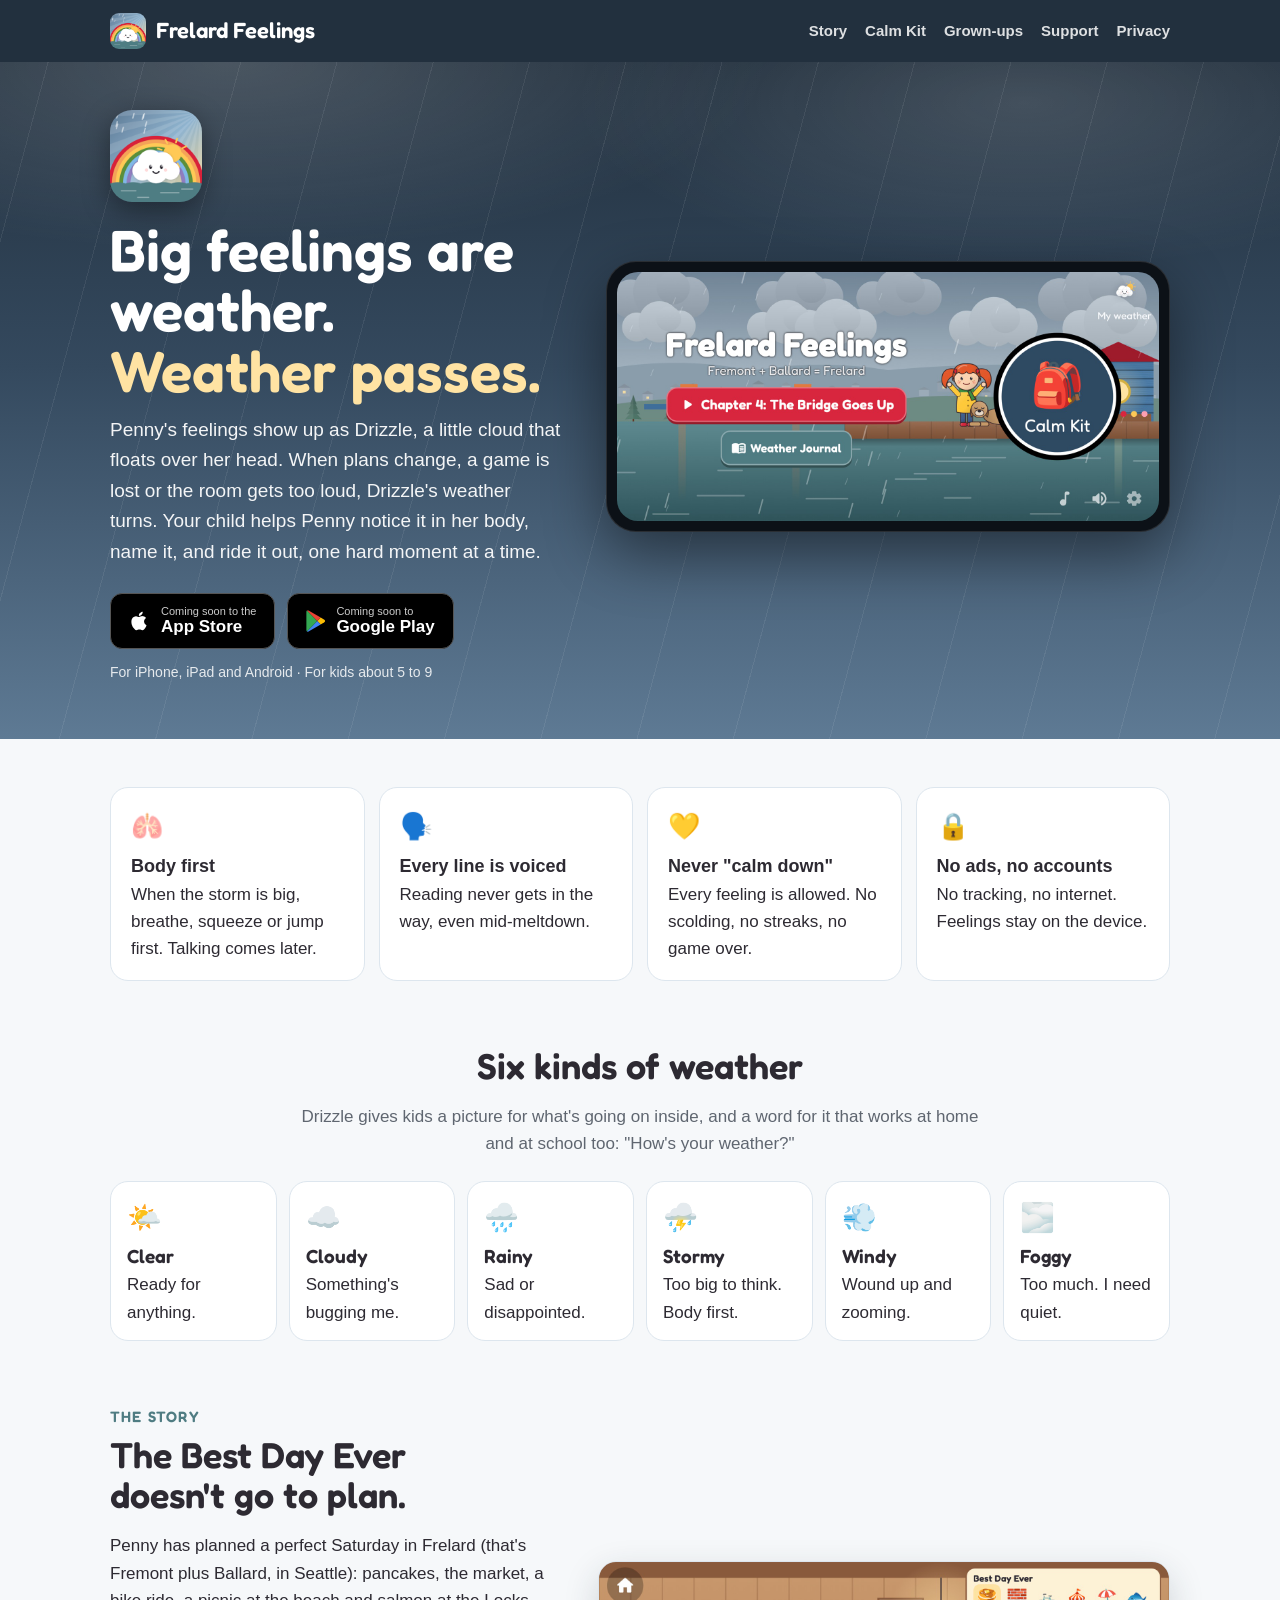
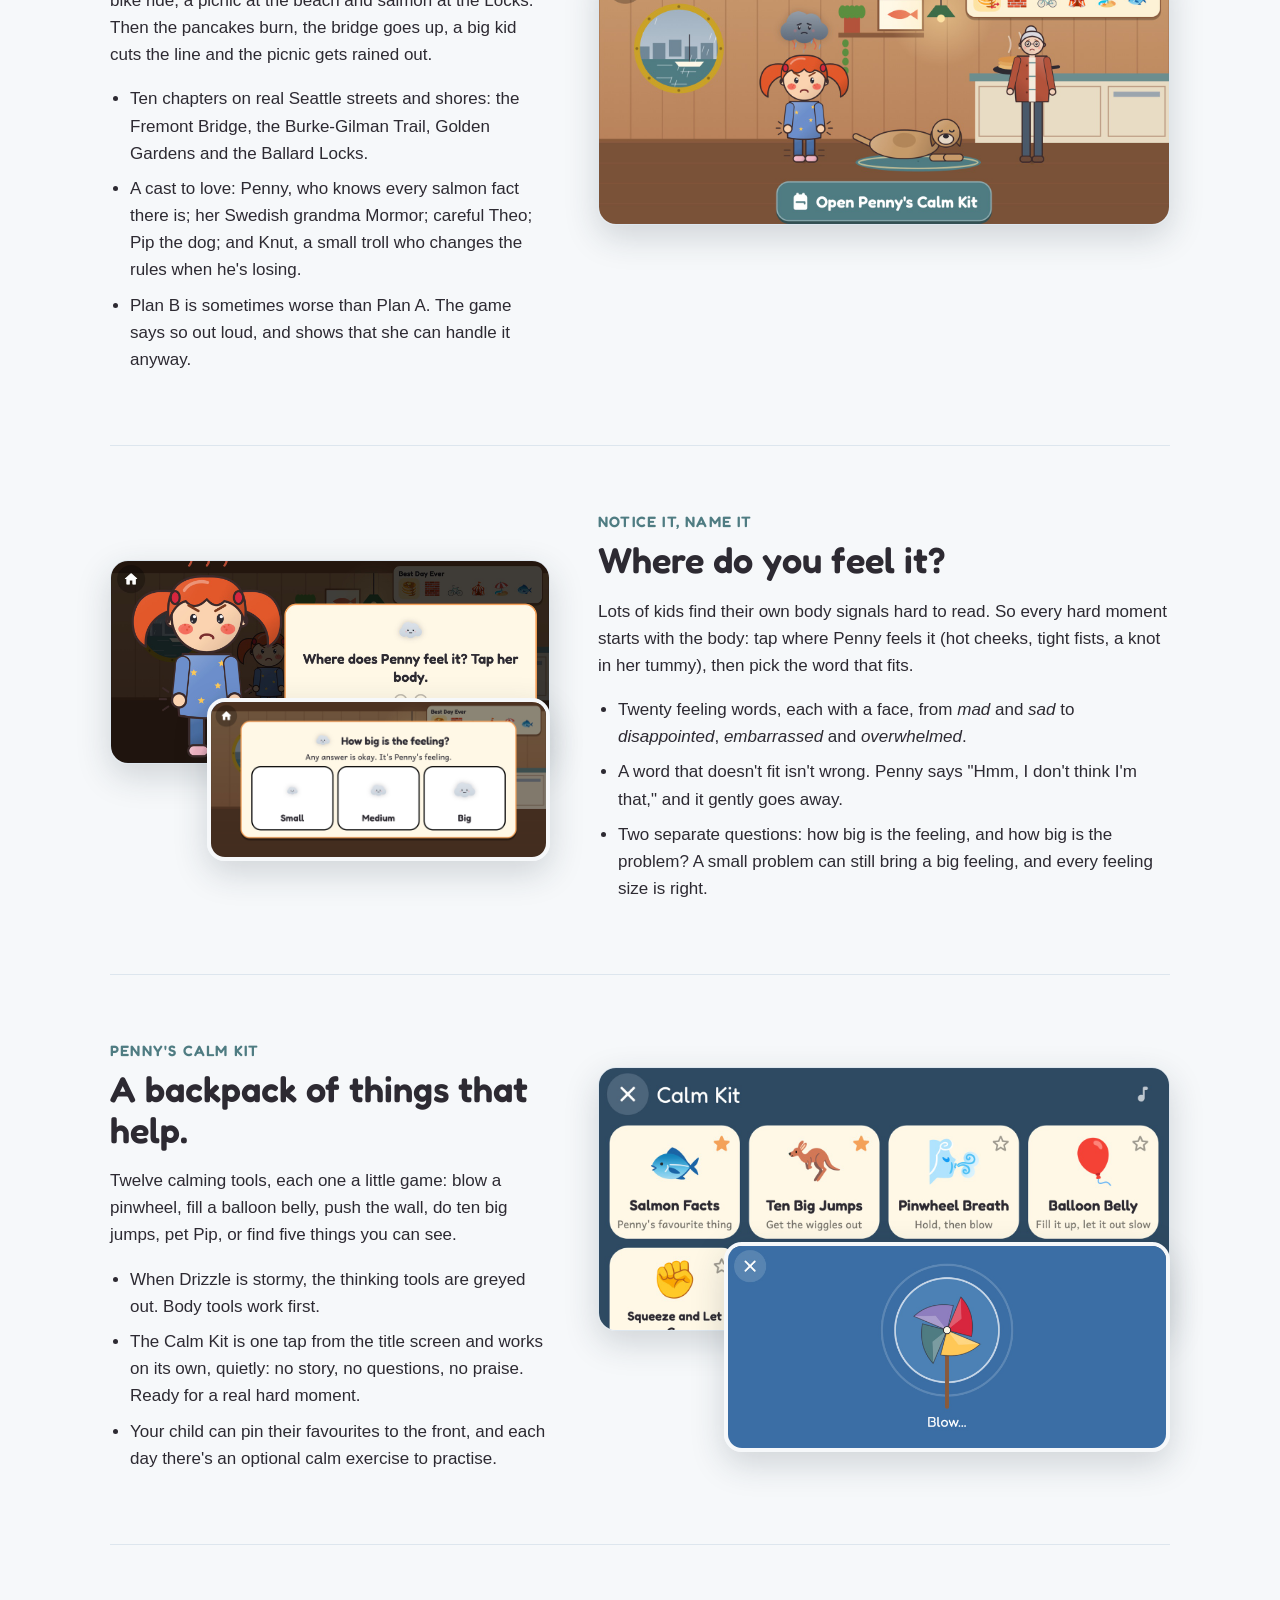
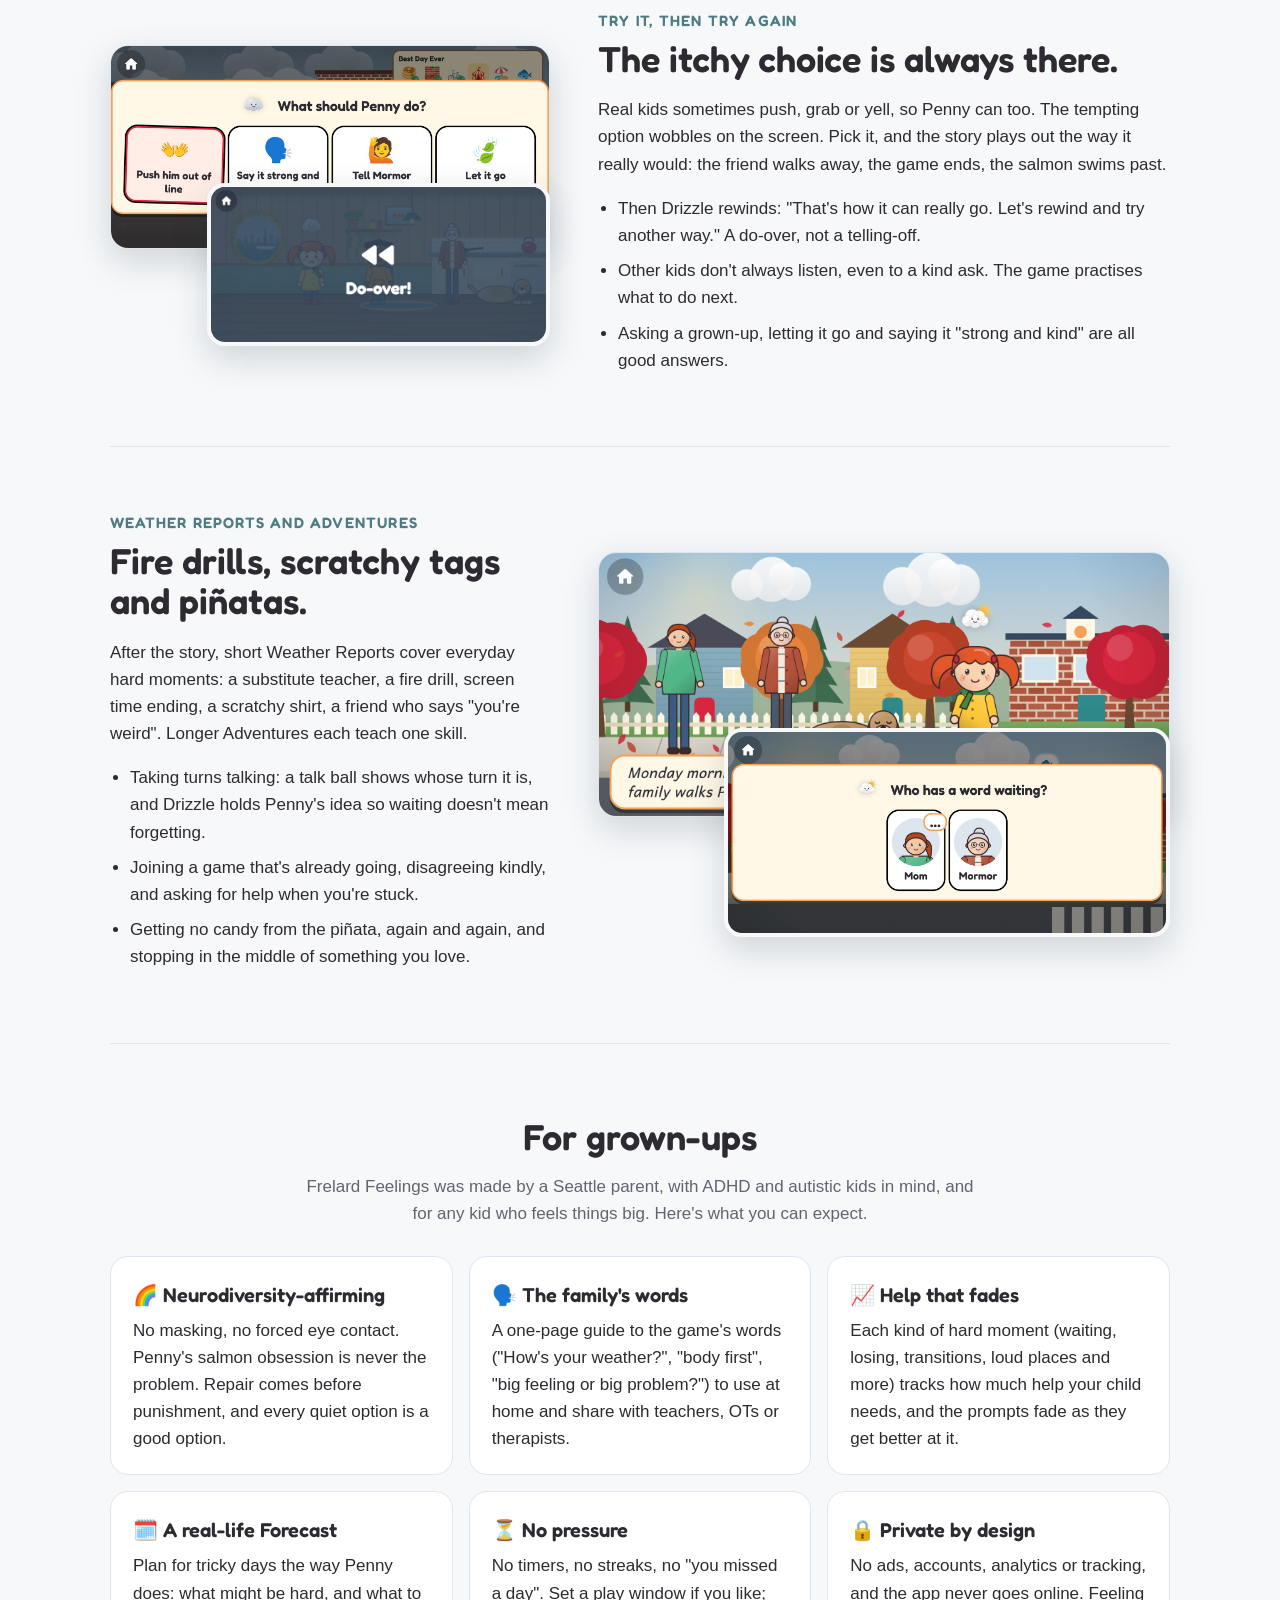
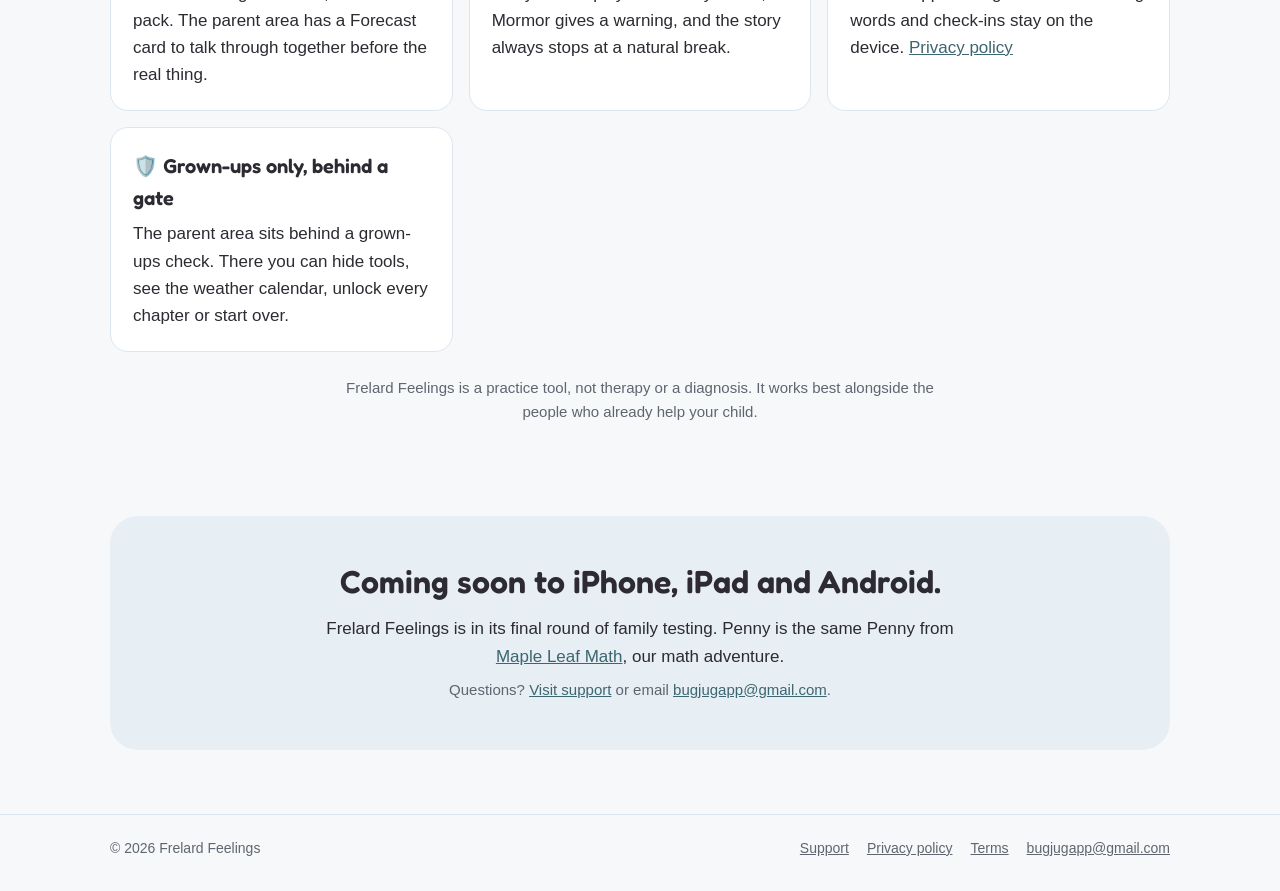
==== index.html @ e85bdfd3 "Frelard Feelings website: home, privacy and support pages Co-Authored-By: Claude Opus 5.5 <noreply@a" ====
<!DOCTYPE html>
<html lang="en">
<head>
  <meta charset="utf-8">
  <meta name="viewport" content="width=device-width, initial-scale=1">
  <title>Frelard Feelings: A Story About Big Feelings</title>
  <meta name="description" content="A story game for kids about big feelings. Help Penny through plan changes, losing, waiting, loud places and friend trouble, with Drizzle, the little weather cloud that shows how she feels. Body first, then words. Fully voiced, no ads, no accounts, no tracking. For iPhone, iPad and Android.">
  <meta property="og:title" content="Frelard Feelings: A Story About Big Feelings">
  <meta property="og:description" content="Penny's feelings show up as Drizzle, a little weather cloud. Help her notice, name and ride out big feelings, one hard moment at a time. Fully voiced, no ads, no tracking.">
  <meta property="og:image" content="https://frelardfeelings.github.io/img/og.jpg">
  <meta property="og:url" content="https://frelardfeelings.github.io/">
  <meta name="twitter:card" content="summary_large_image">
  <meta name="theme-color" content="#22303e">
  <link rel="icon" href="favicon.png">
  <link rel="apple-touch-icon" href="apple-touch-icon.png">
  <link rel="stylesheet" href="style.css">
</head>
<body>
<header class="bar">
  <div class="wrap">
    <a class="brand" href="./"><img src="img/icon.png" alt="">Frelard Feelings</a>
    <nav>
      <a class="wide" href="#story">Story</a>
      <a class="wide" href="#calm">Calm Kit</a>
      <a class="wide" href="#grownups">Grown-ups</a>
      <a href="support.html">Support</a>
      <a href="privacy.html">Privacy</a>
    </nav>
  </div>
</header>

<section class="hero">
  <div class="wrap">
    <div>
      <img class="hero-icon" src="img/icon.png" alt="Frelard Feelings app icon">
      <h1>Big feelings are weather.<br><em>Weather passes.</em></h1>
      <p>Penny's feelings show up as Drizzle, a little cloud that floats over her head. When plans
        change, a game is lost or the room gets too loud, Drizzle's weather turns. Your child helps
        Penny notice it in her body, name it, and ride it out, one hard moment at a time.</p>
      <div class="cta">
        <span class="badge" aria-label="Coming soon to the App Store">
          <svg width="22" height="22" viewBox="0 0 24 24" aria-hidden="true"><path fill="currentColor" d="M16.4 12.6c0-2.6 2.1-3.8 2.2-3.9-1.2-1.8-3.1-2-3.7-2-1.6-.2-3.1.9-3.9.9-.8 0-2-.9-3.3-.9-1.7 0-3.3 1-4.2 2.5-1.8 3.1-.5 7.7 1.3 10.2.9 1.2 1.9 2.6 3.2 2.6 1.3-.1 1.8-.8 3.3-.8 1.6 0 2 .8 3.3.8 1.4 0 2.3-1.3 3.1-2.5 1-1.4 1.4-2.8 1.4-2.9 0 0-2.7-1-2.7-4zM13.9 5c.7-.9 1.2-2 1-3.2-1 0-2.3.7-3 1.6-.7.8-1.2 2-1.1 3.1 1.2.1 2.3-.6 3.1-1.5z"/></svg>
          <span><small>Coming soon to the</small>App Store</span>
        </span>
        <span class="badge" aria-label="Coming soon to Google Play">
          <svg width="20" height="22" viewBox="0 0 20 22" aria-hidden="true"><path fill="#34a853" d="M1 .6 11.3 11 1 21.4c-.4-.2-.6-.6-.6-1.1V1.7C.4 1.2.6.8 1 .6z"/><path fill="#fbbc04" d="m14.7 7.6 3.6 2.1c1 .6 1 2 0 2.6l-3.6 2.1-3.4-3.4z"/><path fill="#4285f4" d="M11.3 11 14.7 14.4 2.5 21.4c-.5.3-1 .3-1.5 0z"/><path fill="#ea4335" d="M1 .6c.5-.3 1-.3 1.5 0l12.2 7-3.4 3.4z"/></svg>
          <span><small>Coming soon to</small>Google Play</span>
        </span>
        <span class="note">For iPhone, iPad and Android · For kids about 5 to 9</span>
      </div>
    </div>
    <div class="device"><img src="img/title.jpg" alt="The title screen: Penny and Pip on the houseboat dock in the rain, with a big Calm Kit button"></div>
  </div>
</section>

<main class="wrap">
  <ul class="pills">
    <li><span class="e">🫁</span><strong>Body first</strong>When the storm is big, breathe, squeeze or jump first. Talking comes later.</li>
    <li><span class="e">🗣️</span><strong>Every line is voiced</strong>Reading never gets in the way, even mid-meltdown.</li>
    <li><span class="e">💛</span><strong>Never "calm down"</strong>Every feeling is allowed. No scolding, no streaks, no game over.</li>
    <li><span class="e">🔒</span><strong>No ads, no accounts</strong>No tracking, no internet. Feelings stay on the device.</li>
  </ul>

  <section class="weathers" aria-labelledby="weathers-h">
    <h2 id="weathers-h">Six kinds of weather</h2>
    <p>Drizzle gives kids a picture for what's going on inside, and a word for it that works at
      home and at school too: "How's your weather?"</p>
    <ul>
      <li><span class="e">🌤️</span><strong>Clear</strong>Ready for anything.</li>
      <li><span class="e">☁️</span><strong>Cloudy</strong>Something's bugging me.</li>
      <li><span class="e">🌧️</span><strong>Rainy</strong>Sad or disappointed.</li>
      <li><span class="e">⛈️</span><strong>Stormy</strong>Too big to think. Body first.</li>
      <li><span class="e">💨</span><strong>Windy</strong>Wound up and zooming.</li>
      <li><span class="e">🌫️</span><strong>Foggy</strong>Too much. I need quiet.</li>
    </ul>
  </section>

  <div class="feature" id="story">
    <div>
      <p class="kicker">The story</p>
      <h2>The Best Day Ever<br>doesn't go to plan.</h2>
      <p>Penny has planned a perfect Saturday in Frelard (that's Fremont plus Ballard, in Seattle):
        pancakes, the market, a bike ride, a picnic at the beach and salmon at the Locks. Then the
        pancakes burn, the bridge goes up, a big kid cuts the line and the picnic gets rained out.</p>
      <ul>
        <li>Ten chapters on real Seattle streets and shores: the Fremont Bridge, the Burke-Gilman
          Trail, Golden Gardens and the Ballard Locks.</li>
        <li>A cast to love: Penny, who knows every salmon fact there is; her Swedish grandma Mormor;
          careful Theo; Pip the dog; and Knut, a small troll who changes the rules when he's losing.</li>
        <li>Plan B is sometimes worse than Plan A. The game says so out loud, and shows that she can
          handle it anyway.</li>
      </ul>
    </div>
    <figure>
      <img class="shot" src="img/drizzle.jpg" alt="Penny in the houseboat kitchen with tight fists, and Drizzle stormy over her head" loading="lazy">
    </figure>
  </div>

  <div class="feature flip">
    <div>
      <p class="kicker">Notice it, name it</p>
      <h2>Where do you feel it?</h2>
      <p>Lots of kids find their own body signals hard to read. So every hard moment starts with the
        body: tap where Penny feels it (hot cheeks, tight fists, a knot in her tummy), then pick the
        word that fits.</p>
      <ul>
        <li>Twenty feeling words, each with a face, from <em>mad</em> and <em>sad</em> to
          <em>disappointed</em>, <em>embarrassed</em> and <em>overwhelmed</em>.</li>
        <li>A word that doesn't fit isn't wrong. Penny says "Hmm, I don't think I'm that," and it
          gently goes away.</li>
        <li>Two separate questions: how big is the feeling, and how big is the problem? A small
          problem can still bring a big feeling, and every feeling size is right.</li>
      </ul>
    </div>
    <figure>
      <img class="shot" src="img/notice.jpg" alt="The body map: where does Penny feel it? Tap her body" loading="lazy">
      <img class="shot small" src="img/size.jpg" alt="How big is the feeling? Small, medium or big" loading="lazy">
    </figure>
  </div>

  <div class="feature" id="calm">
    <div>
      <p class="kicker">Penny's Calm Kit</p>
      <h2>A backpack of things that help.</h2>
      <p>Twelve calming tools, each one a little game: blow a pinwheel, fill a balloon belly, push
        the wall, do ten big jumps, pet Pip, or find five things you can see.</p>
      <ul>
        <li>When Drizzle is stormy, the thinking tools are greyed out. Body tools work first.</li>
        <li>The Calm Kit is one tap from the title screen and works on its own, quietly: no story,
          no questions, no praise. Ready for a real hard moment.</li>
        <li>Your child can pin their favourites to the front, and each day there's an optional calm
          exercise to practise.</li>
      </ul>
    </div>
    <figure>
      <img class="shot" src="img/kit.jpg" alt="The Calm Kit: Salmon Facts, Ten Big Jumps, Pinwheel Breath, Balloon Belly and more" loading="lazy">
      <img class="shot small" src="img/pinwheel.jpg" alt="Pinwheel Breath: hold to breathe in, let go to blow" loading="lazy">
    </figure>
  </div>

  <div class="feature flip">
    <div>
      <p class="kicker">Try it, then try again</p>
      <h2>The itchy choice is always there.</h2>
      <p>Real kids sometimes push, grab or yell, so Penny can too. The tempting option wobbles on the
        screen. Pick it, and the story plays out the way it really would: the friend walks away, the
        game ends, the salmon swims past.</p>
      <ul>
        <li>Then Drizzle rewinds: "That's how it can really go. Let's rewind and try another way."
          A do-over, not a telling-off.</li>
        <li>Other kids don't always listen, even to a kind ask. The game practises what to do next.</li>
        <li>Asking a grown-up, letting it go and saying it "strong and kind" are all good answers.</li>
      </ul>
    </div>
    <figure>
      <img class="shot" src="img/itchy.jpg" alt="What should Penny do? Push him out of line, which wobbles, say it strong and kind, tell Mormor, or let it go" loading="lazy">
      <img class="shot small" src="img/rewind.jpg" alt="The Do-over card rewinding the scene" loading="lazy">
    </figure>
  </div>

  <div class="feature">
    <div>
      <p class="kicker">Weather Reports and Adventures</p>
      <h2>Fire drills, scratchy tags and piñatas.</h2>
      <p>After the story, short Weather Reports cover everyday hard moments: a substitute teacher, a
        fire drill, screen time ending, a scratchy shirt, a friend who says "you're weird". Longer
        Adventures each teach one skill.</p>
      <ul>
        <li>Taking turns talking: a talk ball shows whose turn it is, and Drizzle holds Penny's idea
          so waiting doesn't mean forgetting.</li>
        <li>Joining a game that's already going, disagreeing kindly, and asking for help when you're stuck.</li>
        <li>Getting no candy from the piñata, again and again, and stopping in the middle of
          something you love.</li>
      </ul>
    </div>
    <figure>
      <img class="shot" src="img/walk.jpg" alt="The Walk to School: Mom, Mormor, Pip and Penny on a leafy autumn street" loading="lazy">
      <img class="shot small" src="img/pass.jpg" alt="Who has a word waiting? Pass the talk ball to Mom or Mormor" loading="lazy">
    </figure>
  </div>

  <section class="grownups" id="grownups">
    <h2>For grown-ups</h2>
    <p>Frelard Feelings was made by a Seattle parent, with ADHD and autistic kids in mind, and for any
      kid who feels things big. Here's what you can expect.</p>
    <div class="cards">
      <div class="card">
        <h3>🌈 Neurodiversity-affirming</h3>
        <p>No masking, no forced eye contact. Penny's salmon obsession is never the problem. Repair
          comes before punishment, and every quiet option is a good option.</p>
      </div>
      <div class="card">
        <h3>🗣️ The family's words</h3>
        <p>A one-page guide to the game's words ("How's your weather?", "body first", "big feeling
          or big problem?") to use at home and share with teachers, OTs or therapists.</p>
      </div>
      <div class="card">
        <h3>📈 Help that fades</h3>
        <p>Each kind of hard moment (waiting, losing, transitions, loud places and more) tracks how
          much help your child needs, and the prompts fade as they get better at it.</p>
      </div>
      <div class="card">
        <h3>🗓️ A real-life Forecast</h3>
        <p>Plan for tricky days the way Penny does: what might be hard, and what to pack. The parent
          area has a Forecast card to talk through together before the real thing.</p>
      </div>
      <div class="card">
        <h3>⏳ No pressure</h3>
        <p>No timers, no streaks, no "you missed a day". Set a play window if you like; Mormor gives a
          warning, and the story always stops at a natural break.</p>
      </div>
      <div class="card">
        <h3>🔒 Private by design</h3>
        <p>No ads, accounts, analytics or tracking, and the app never goes online. Feeling words and
          check-ins stay on the device. <a href="privacy.html">Privacy policy</a></p>
      </div>
      <div class="card">
        <h3>🛡️ Grown-ups only, behind a gate</h3>
        <p>The parent area sits behind a grown-ups check. There you can hide tools, see the weather
          calendar, unlock every chapter or start over.</p>
      </div>
    </div>
    <p class="meta" style="text-align:center;margin-top:24px">Frelard Feelings is a practice tool,
      not therapy or a diagnosis. It works best alongside the people who already help your child.</p>
  </section>

  <div class="closing">
    <h2>Coming soon to iPhone, iPad and Android.</h2>
    <p>Frelard Feelings is in its final round of family testing. Penny is the same Penny from
      <a href="https://mapleleafmath.github.io/">Maple Leaf Math</a>, our math adventure.</p>
    <p class="meta">Questions? <a href="support.html">Visit support</a> or email
      <a href="mailto:bugjugapp@gmail.com">bugjugapp@gmail.com</a>.</p>
  </div>
</main>

<footer>
  <div class="wrap">
    <span>© 2026 Frelard Feelings</span>
    <nav>
      <a href="support.html">Support</a>
      <a href="privacy.html">Privacy policy</a>
      <a href="support.html#terms">Terms</a>
      <a href="mailto:bugjugapp@gmail.com">bugjugapp@gmail.com</a>
    </nav>
  </div>
</footer>
</body>
</html>
---- style.css ----
/* Frelard Feelings: Seattle rain-grey sky, lamp yellow, canal teal and maple red (the app's own palette). */
@font-face {
  font-family: "Fredoka";
  src: url(fonts/Fredoka-Variable.ttf) format("truetype");
  font-weight: 300 700;
  font-display: swap;
}
:root {
  --slate: #34495e;
  --slate-deep: #22303e;
  --rainy: #5e7a94;
  --sky: #7fb7e6;
  --lamp: #ffe3a3;
  --porch: #ffc857;
  --maple: #d7263d;
  --maple-dark: #9e1b2c;
  --canal: #4f7c82;
  --violet: #8e7dbe;
  --bg: #f6f8fa;
  --card: #ffffff;
  --ink: #2d2a32;
  --muted: #5f6670;
  --soft: #e7eef4;
  --line: #dde6ee;
  --link: #3c6670;
}
@media (prefers-color-scheme: dark) {
  :root {
    --bg: #141c25;
    --card: #1c2733;
    --ink: #eef2f5;
    --muted: #a9b4c0;
    --soft: #1f2d3b;
    --line: #2b3a4a;
    --link: #ffc857;
  }
}
* { box-sizing: border-box; }
html { -webkit-text-size-adjust: 100%; scroll-behavior: smooth; }
@media (prefers-reduced-motion: reduce) { html { scroll-behavior: auto; } }
body {
  margin: 0;
  background: var(--bg);
  color: var(--ink);
  font: 17px/1.6 ui-rounded, "SF Pro Rounded", -apple-system, BlinkMacSystemFont, "Segoe UI", Roboto, Helvetica, Arial, sans-serif;
}
h1, h2, h3, .brand, .kicker { font-family: "Fredoka", ui-rounded, sans-serif; }
img { max-width: 100%; display: block; }
a { color: var(--link); }
.wrap { max-width: 1100px; margin: 0 auto; padding: 0 20px; }

/* Top bar */
.bar { background: var(--slate-deep); color: #fff; }
.bar .wrap { display: flex; align-items: center; justify-content: space-between; gap: 12px; height: 62px; }
.brand { display: flex; align-items: center; gap: 10px; color: #fff; text-decoration: none; font-weight: 600; font-size: 22px; }
.brand img { width: 36px; height: 36px; border-radius: 9px; }
.bar nav { display: flex; gap: 18px; font-size: 15px; }
.bar nav a { color: #fff; opacity: .85; text-decoration: none; font-weight: 600; }
.bar nav a:hover { opacity: 1; text-decoration: underline; }

/* Hero: a soft rainy Seattle sky, with a little rain */
.hero {
  color: #fff; padding: 48px 0 56px; overflow: hidden; position: relative;
  background:
    repeating-linear-gradient(105deg, transparent 0 46px, rgba(255,255,255,.07) 46px 47px, transparent 47px 93px),
    radial-gradient(60% 40% at 18% 0%, rgba(255,255,255,.18), transparent 70%),
    radial-gradient(50% 35% at 80% 6%, rgba(255,255,255,.14), transparent 70%),
    linear-gradient(180deg, var(--slate-deep) 0%, var(--slate) 45%, var(--rainy) 100%);
}
.hero .wrap { display: grid; grid-template-columns: 1fr 1.25fr; gap: 44px; align-items: center; }
.hero-icon { width: 92px; height: 92px; border-radius: 22px; box-shadow: 0 8px 28px rgba(0,0,0,.4); margin-bottom: 18px; }
.hero h1 { font-size: clamp(38px, 5.6vw, 58px); line-height: 1.04; margin: 0 0 14px; font-weight: 600; }
.hero h1 em { font-style: normal; color: var(--lamp); }
.hero p { font-size: 19px; opacity: .94; margin: 0 0 26px; max-width: 32em; }
.cta { display: flex; flex-wrap: wrap; gap: 12px; align-items: center; }
.badge {
  display: inline-flex; align-items: center; gap: 10px; background: #000; color: #fff; min-height: 56px;
  border: 1px solid #555; border-radius: 12px; padding: 9px 18px; text-decoration: none; font-weight: 700;
}
.badge small { display: block; font-size: 11px; font-weight: 500; opacity: .8; line-height: 1.1; }
.badge span { line-height: 1.15; }
.note { font-size: 14px; opacity: .85; flex-basis: 100%; }
.device {
  background: #0c1117; border-radius: 30px; padding: 10px; box-shadow: 0 22px 60px rgba(0,0,0,.45);
  border: 1px solid rgba(255,255,255,.12);
}
.device img { border-radius: 21px; width: 100%; }

/* Pills */
.pills { list-style: none; padding: 0; margin: 48px 0 0; display: grid; grid-template-columns: repeat(auto-fit, minmax(220px, 1fr)); gap: 14px; }
.pills li { background: var(--card); border: 1px solid var(--line); border-radius: 18px; padding: 18px 20px; }
.pills strong { display: block; font-size: 18px; }
.pills .e { font-size: 26px; display: block; margin-bottom: 4px; }

/* The six weathers */
.weathers { margin: 56px 0 0; text-align: center; }
.weathers h2 { font-size: 36px; margin: 0 0 8px; font-weight: 600; }
.weathers > p { color: var(--muted); max-width: 40em; margin: 0 auto 24px; }
.weathers ul { list-style: none; padding: 0; margin: 0; display: grid; grid-template-columns: repeat(auto-fit, minmax(160px, 1fr)); gap: 12px; text-align: left; }
.weathers li { background: var(--card); border: 1px solid var(--line); border-radius: 18px; padding: 14px 16px; }
.weathers li strong { display: block; font-family: "Fredoka", ui-rounded, sans-serif; font-size: 19px; font-weight: 600; }
.weathers li .e { font-size: 28px; }

/* Feature rows: copy beside one landscape screenshot */
.feature { display: grid; grid-template-columns: 1fr 1.3fr; gap: 48px; align-items: center; padding: 64px 0; border-bottom: 1px solid var(--line); }
.feature.flip > figure { order: -1; }
.feature h2 { font-size: 36px; line-height: 1.12; margin: 0 0 12px; font-weight: 600; }
.kicker { color: var(--canal); font-weight: 600; letter-spacing: .08em; text-transform: uppercase; font-size: 15px; margin: 0 0 6px; }
@media (prefers-color-scheme: dark) { .kicker { color: var(--porch); } }
.feature ul { padding-left: 20px; margin: 12px 0 0; }
.feature li { margin-bottom: 8px; }
.feature figure { margin: 0; display: grid; gap: 14px; }
.shot { border-radius: 18px; border: 1px solid var(--line); box-shadow: 0 12px 34px rgba(34,48,62,.18); width: 100%; }
.shot.small { width: 78%; justify-self: end; margin-top: -18%; position: relative; border: 4px solid var(--bg); }

/* Grown-ups */
.grownups { padding: 64px 0 24px; }
.grownups h2 { font-size: 36px; margin: 0 0 8px; font-weight: 600; text-align: center; }
.grownups > p { text-align: center; max-width: 40em; margin: 0 auto 28px; color: var(--muted); }
.cards { display: grid; grid-template-columns: repeat(auto-fit, minmax(280px, 1fr)); gap: 16px; }
.card { background: var(--card); border: 1px solid var(--line); border-radius: 18px; padding: 22px 22px 10px; }
.card h3 { margin: 0 0 6px; font-size: 20px; font-weight: 600; }
.card p { margin: 0 0 12px; }

/* Closing */
.closing { background: var(--soft); border-radius: 28px; padding: 40px 28px; text-align: center; margin: 40px 0 64px; }
.closing h2 { font-size: 32px; margin: 0 0 8px; font-weight: 600; }
.closing p { margin: 0 auto 8px; max-width: 38em; }
.meta { color: var(--muted); font-size: 15px; margin: 0 0 12px; }

/* Document pages */
.doc { max-width: 780px; margin: 0 auto; padding: 40px 20px 64px; }
.doc h1 { font-size: 42px; margin: 0 0 4px; font-weight: 600; }
.doc section { background: var(--card); border: 1px solid var(--line); border-radius: 18px; padding: 26px 26px 14px; margin: 24px 0; }
.doc h2 { font-size: 25px; margin: 0 0 6px; font-weight: 600; }
.doc h3 { font-size: 18px; margin: 20px 0 4px; font-weight: 600; }
.doc p, .doc ul, .doc ol { margin: 0 0 14px; }
.doc ul, .doc ol { padding-left: 22px; }
.doc li { margin-bottom: 4px; }

footer { border-top: 1px solid var(--line); color: var(--muted); font-size: 14px; }
footer .wrap { display: flex; flex-wrap: wrap; gap: 8px 20px; justify-content: space-between; padding-top: 22px; padding-bottom: 32px; }
footer nav { display: flex; flex-wrap: wrap; gap: 6px 18px; }
footer a { color: var(--muted); }
.fine { flex-basis: 100%; font-size: 12.5px; }

@media (max-width: 820px) {
  .bar nav { gap: 12px; font-size: 14px; }
  .bar nav .wide { display: none; }
  .hero { padding: 32px 0 40px; }
  .hero .wrap { grid-template-columns: 1fr; gap: 28px; }
  .device { border-radius: 20px; padding: 6px; }
  .device img { border-radius: 15px; }
  .feature { grid-template-columns: 1fr; gap: 24px; padding: 44px 0; }
  .feature.flip > figure { order: 0; }
  .feature h2, .grownups h2, .weathers h2 { font-size: 29px; }
  .doc section { padding: 20px 18px 8px; }
}

/* Grid children may shrink below their content's width (long words, big images). */
.hero .wrap > *, .feature > *, .cards > *, .pills > *, .weathers li { min-width: 0; }
.hero h1 { overflow-wrap: break-word; }
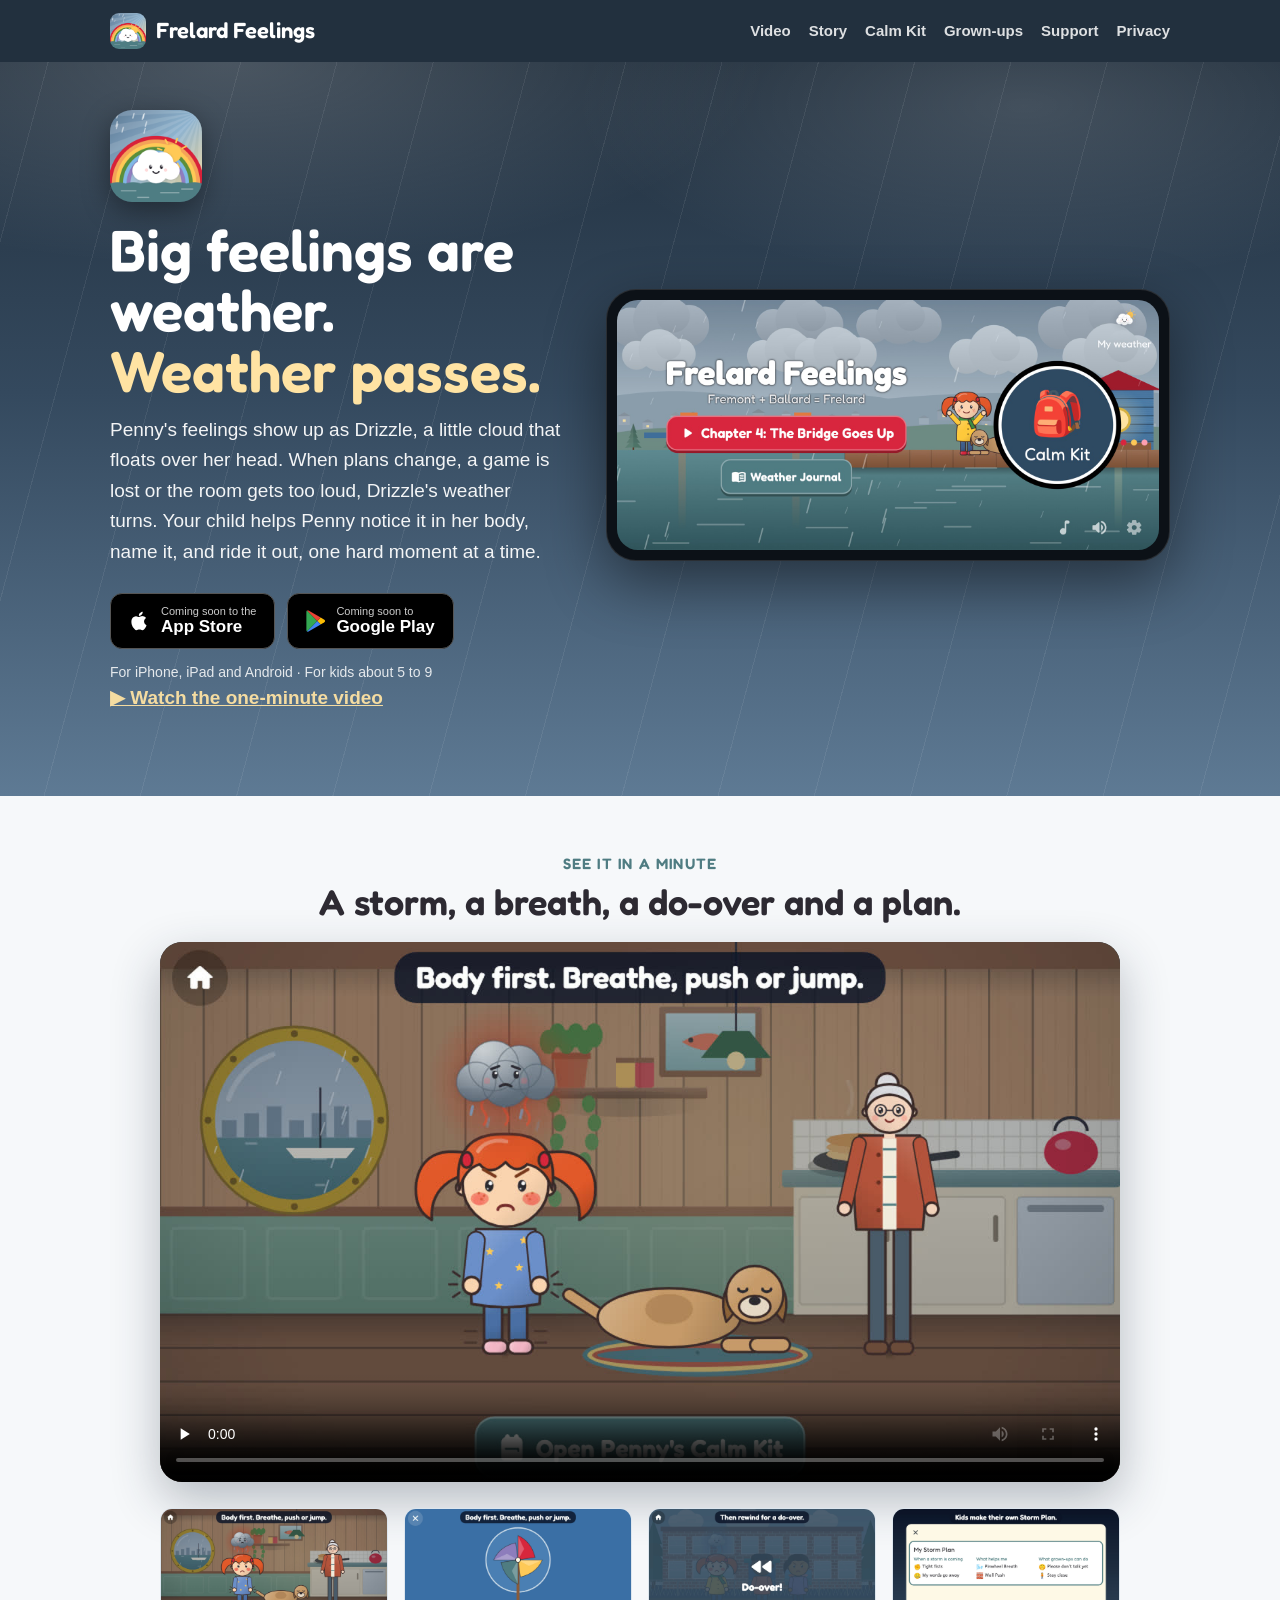
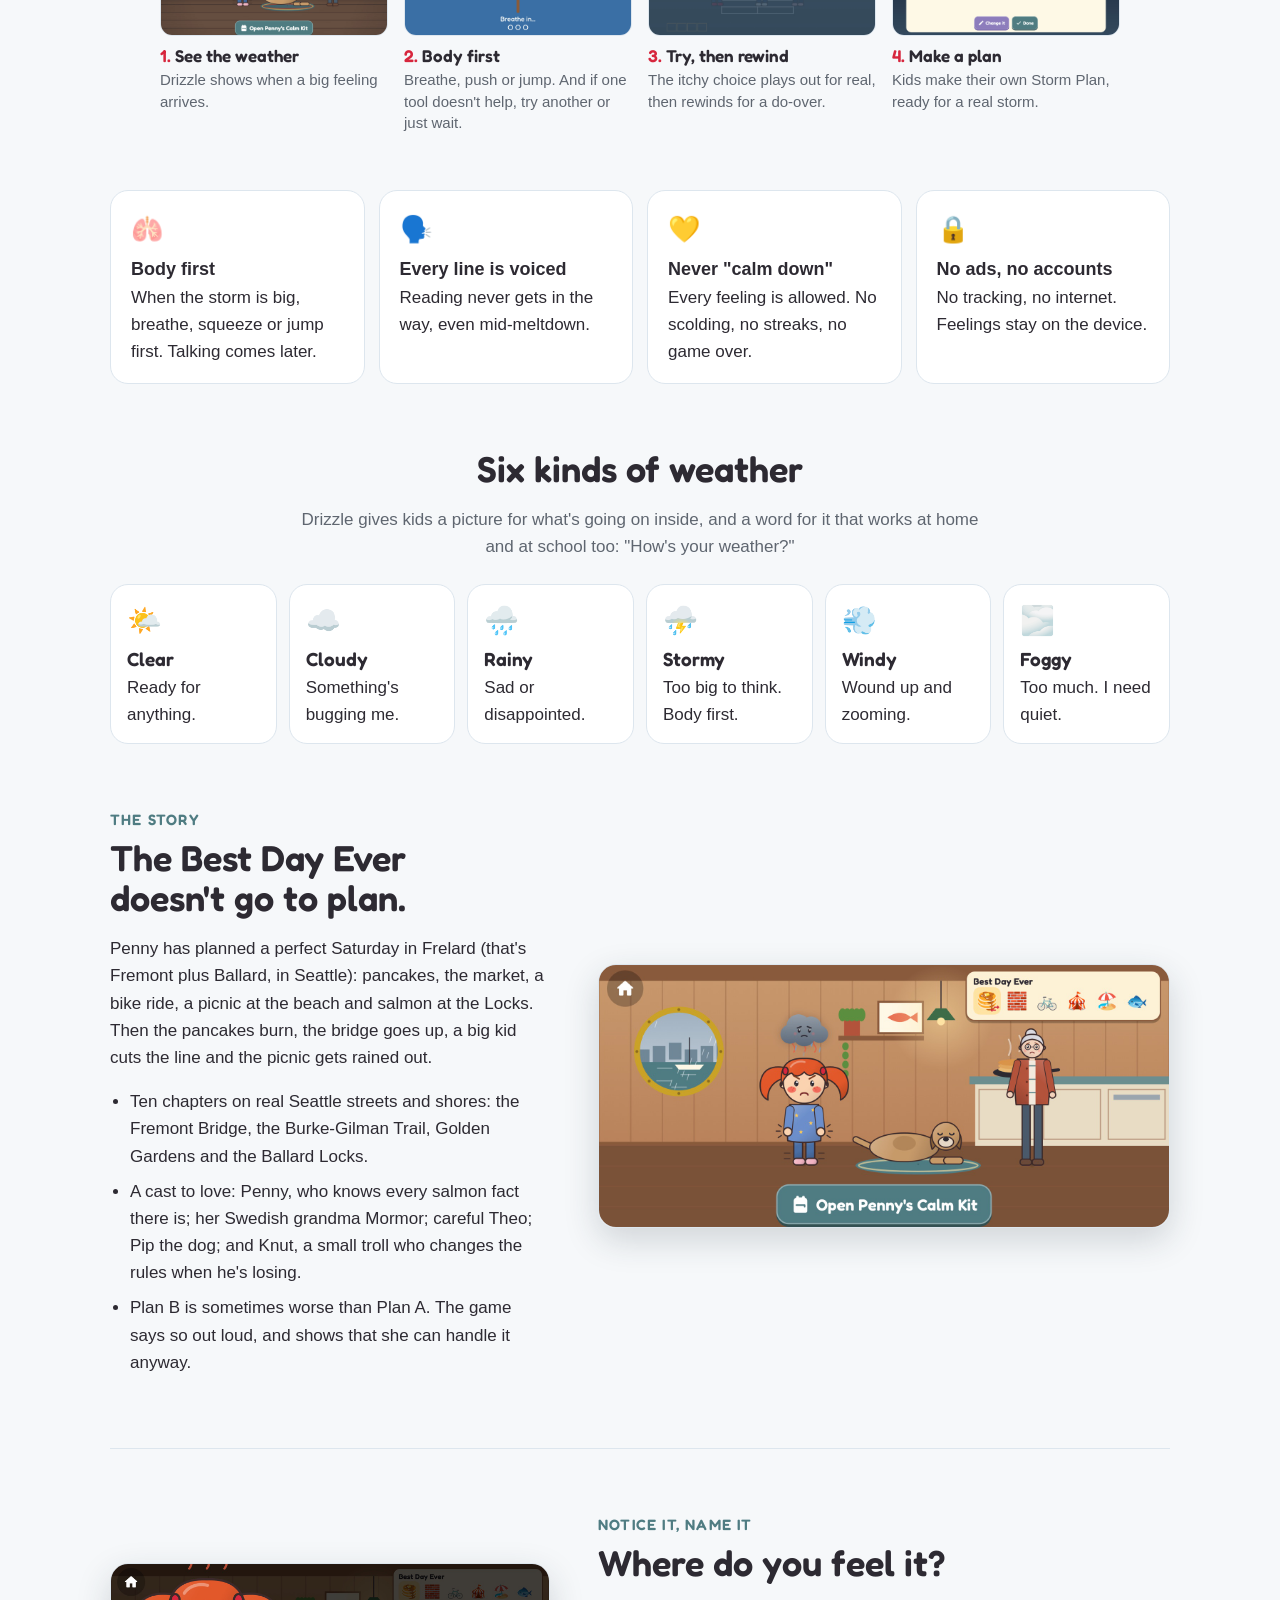
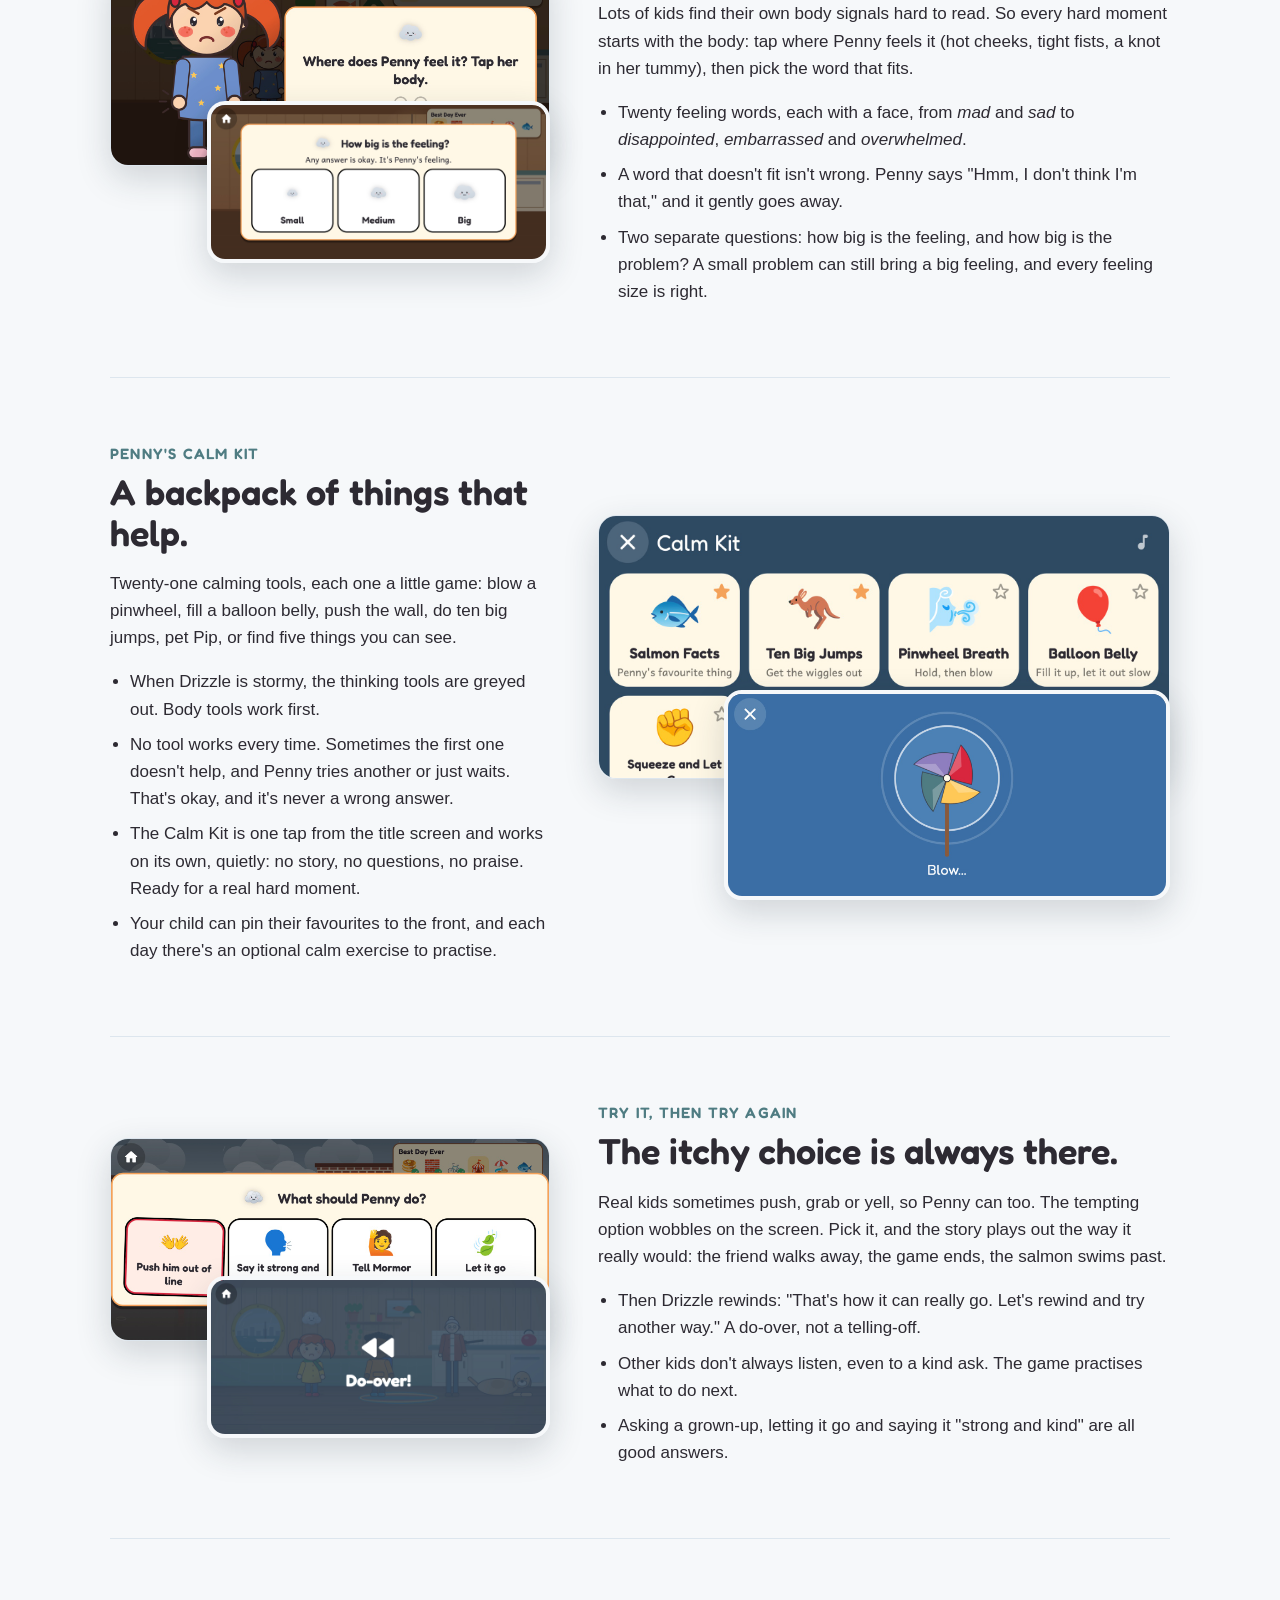
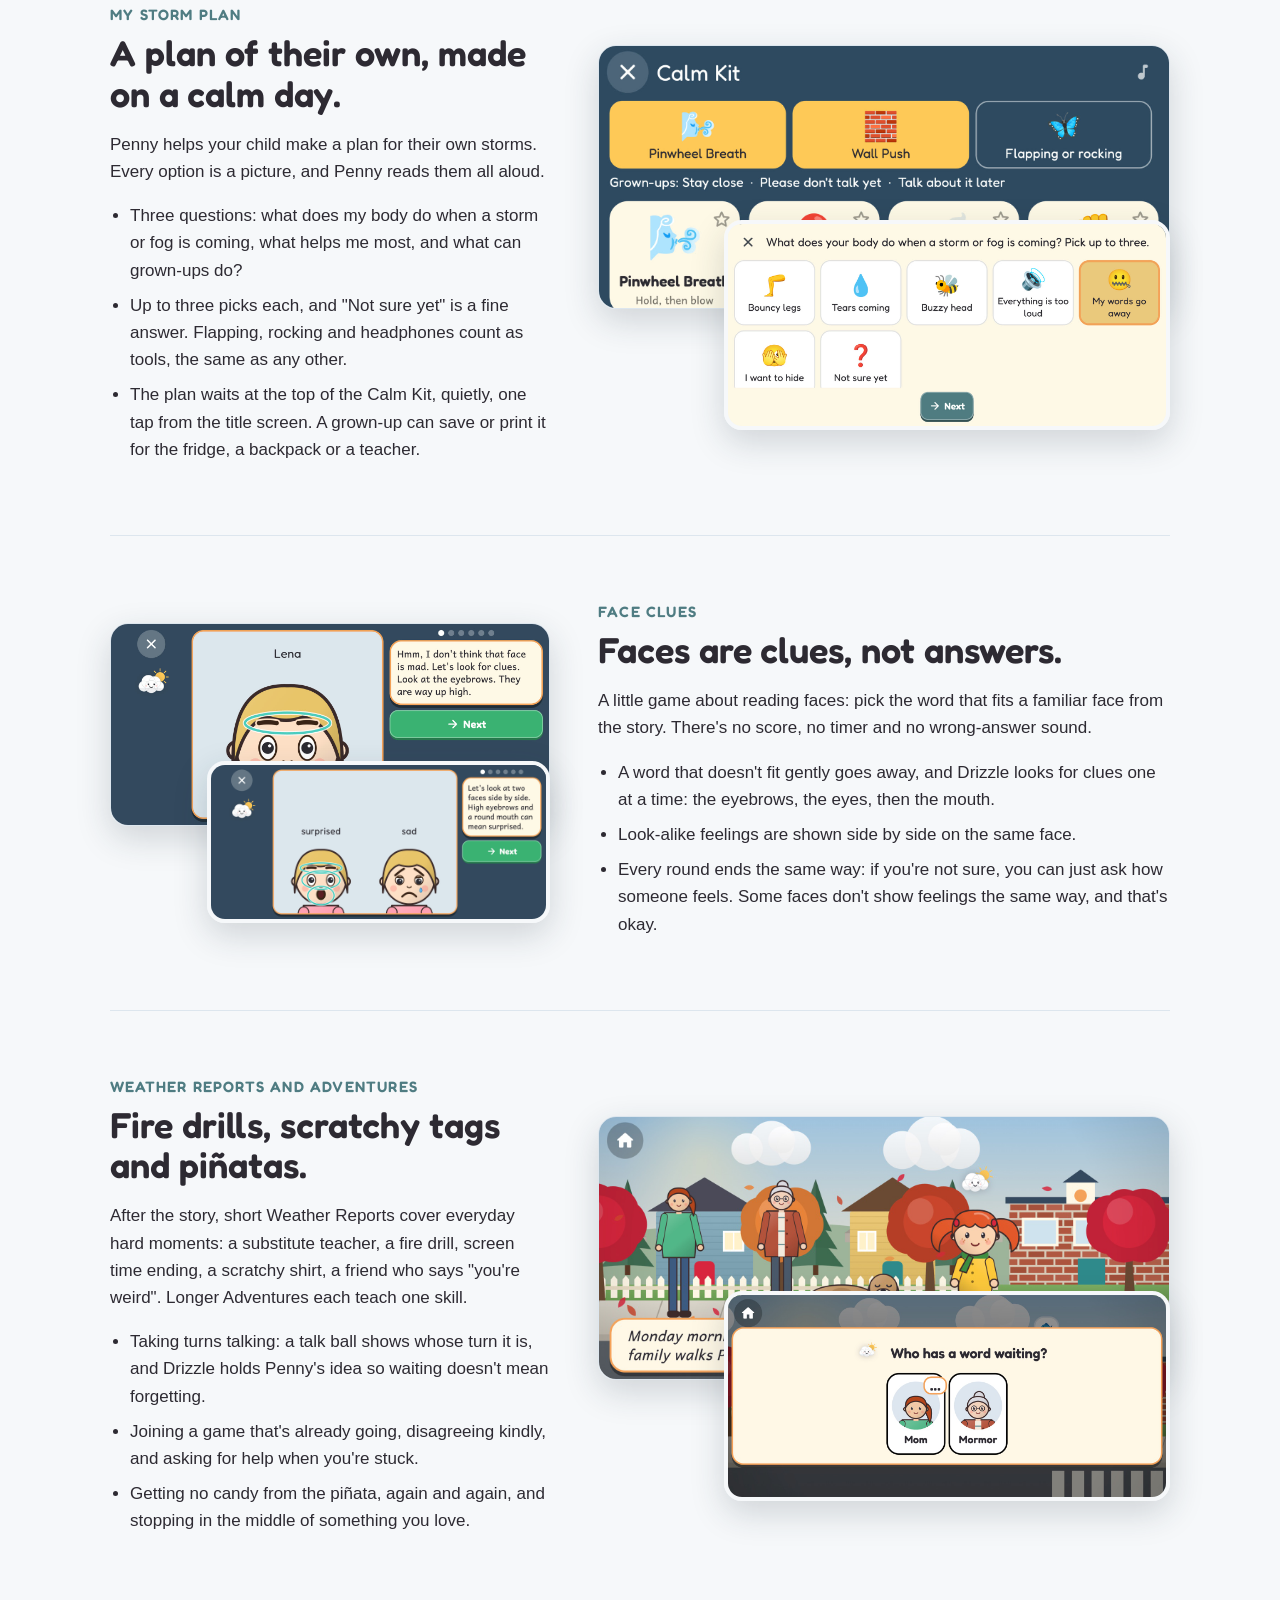
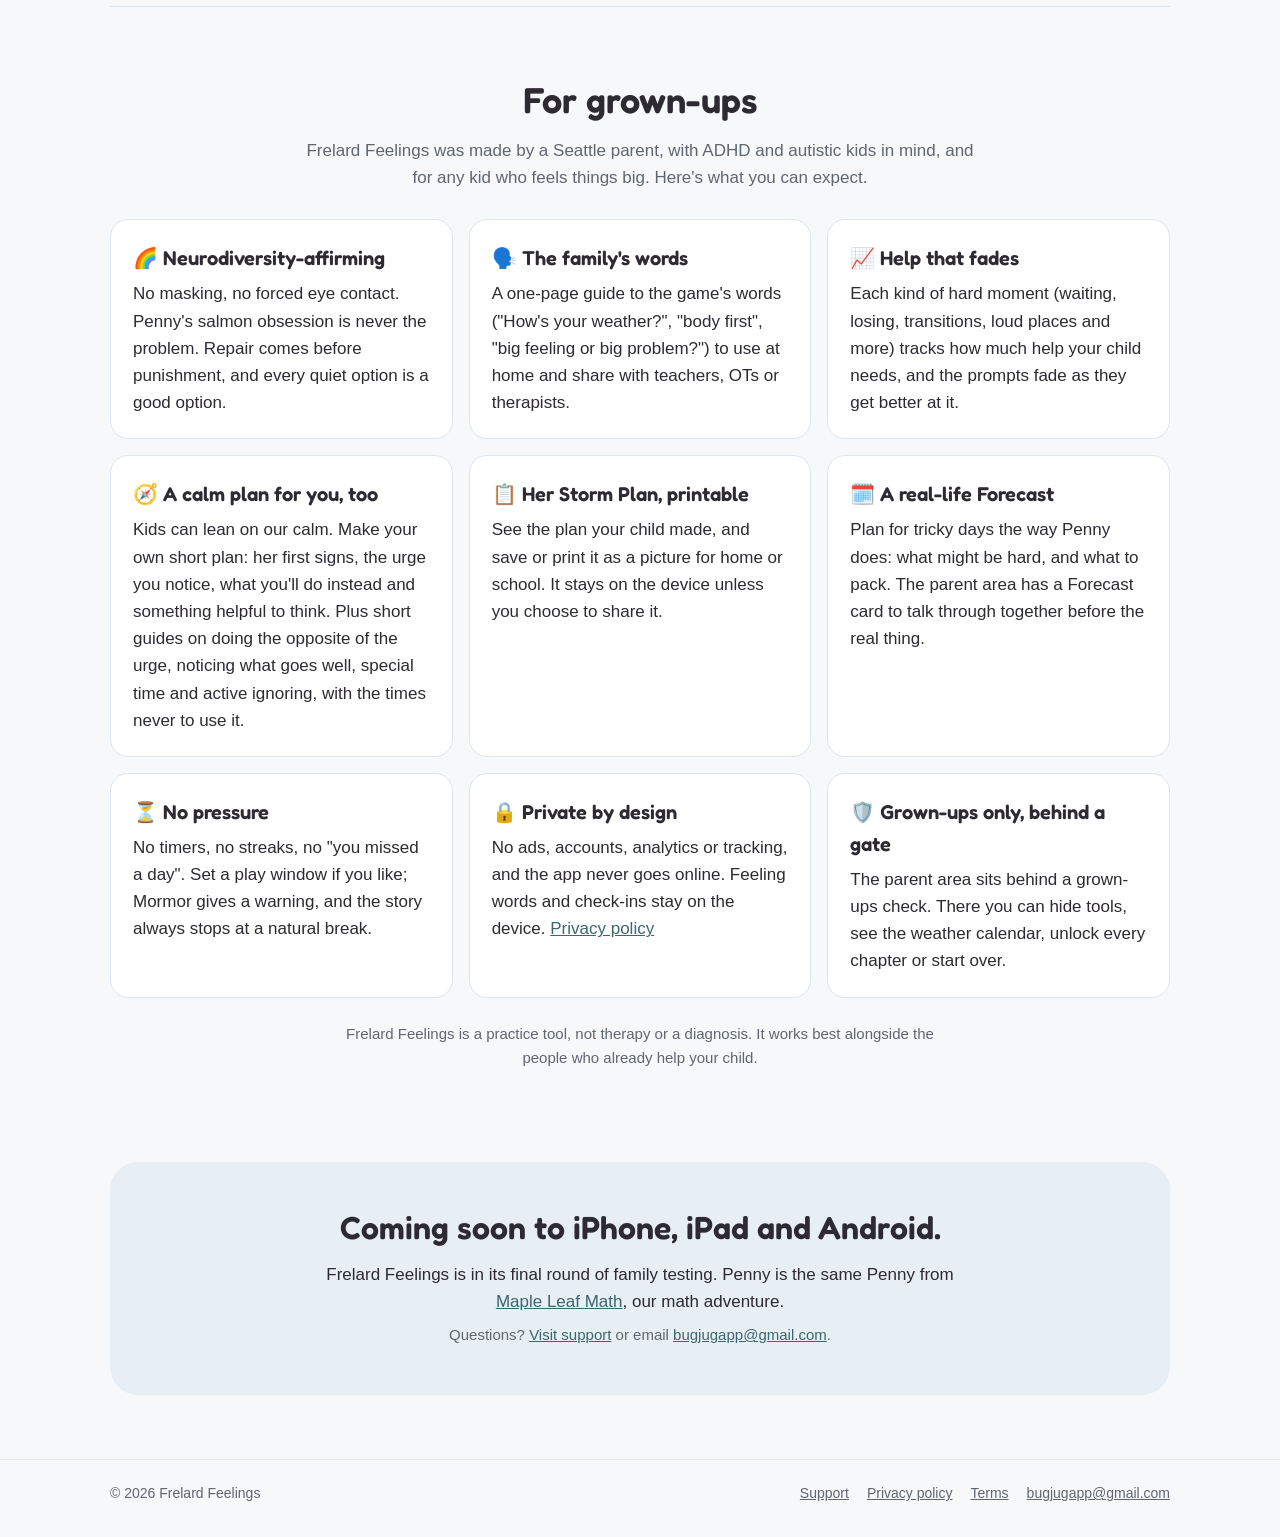
==== commit 006006f9: "Add the one-minute video, My Storm Plan, Face Clues and the grown-up calm plan The video is filmed f" ====
--- a/index.html
+++ b/index.html
@@ -4,7 +4,7 @@
   <meta charset="utf-8">
   <meta name="viewport" content="width=device-width, initial-scale=1">
   <title>Frelard Feelings: A Story About Big Feelings</title>
-  <meta name="description" content="A story game for kids about big feelings. Help Penny through plan changes, losing, waiting, loud places and friend trouble, with Drizzle, the little weather cloud that shows how she feels. Body first, then words. Fully voiced, no ads, no accounts, no tracking. For iPhone, iPad and Android.">
+  <meta name="description" content="A story game for kids about big feelings. Help Penny through plan changes, losing, waiting, loud places and friend trouble, with Drizzle, the little weather cloud that shows how she feels. Body first, then words. Kids make their own Storm Plan, and grown-ups get a calm plan too. Fully voiced, no ads, no accounts, no tracking. For iPhone, iPad and Android.">
   <meta property="og:title" content="Frelard Feelings: A Story About Big Feelings">
   <meta property="og:description" content="Penny's feelings show up as Drizzle, a little weather cloud. Help her notice, name and ride out big feelings, one hard moment at a time. Fully voiced, no ads, no tracking.">
   <meta property="og:image" content="https://frelardfeelings.github.io/img/og.jpg">
@@ -20,6 +20,7 @@
   <div class="wrap">
     <a class="brand" href="./"><img src="img/icon.png" alt="">Frelard Feelings</a>
     <nav>
+      <a class="wide" href="#video">Video</a>
       <a class="wide" href="#story">Story</a>
       <a class="wide" href="#calm">Calm Kit</a>
       <a class="wide" href="#grownups">Grown-ups</a>
@@ -48,12 +49,34 @@
         </span>
         <span class="note">For iPhone, iPad and Android · For kids about 5 to 9</span>
       </div>
+      <p class="watch"><a href="#video">▶ Watch the one-minute video</a></p>
     </div>
     <div class="device"><img src="img/title.jpg" alt="The title screen: Penny and Pip on the houseboat dock in the rain, with a big Calm Kit button"></div>
   </div>
 </section>
 
 <main class="wrap">
+  <section class="ad" id="video" aria-labelledby="ad-title">
+    <div class="ad-head">
+      <p class="kicker">See it in a minute</p>
+      <h2 id="ad-title">A storm, a breath, a do-over and a plan.</h2>
+    </div>
+    <video controls playsinline preload="none" poster="img/ad-poster.jpg" width="1280" height="720"
+      aria-label="A one-minute Frelard Feelings video. Penny's salmon cup is dirty and Drizzle turns stormy. She breathes with the pinwheel, and when one tool doesn't help, she tries another and the storm passes. At four square she tries the itchy choice, kicks the ball away, then rewinds for a do-over. Then a child makes their own Storm Plan, which waits in the Calm Kit, and a grown-up picks their own calm plan.">
+      <source src="video/frelard-feelings.mp4" type="video/mp4">
+    </video>
+    <ol class="steps">
+      <li><img src="img/ad-step1.jpg" alt="Penny with tight fists and Drizzle stormy over her head, with a button to open the Calm Kit" loading="lazy">
+        <strong>See the weather</strong>Drizzle shows when a big feeling arrives.</li>
+      <li><img src="img/ad-step2.jpg" alt="Pinwheel Breath: breathe in, then blow" loading="lazy">
+        <strong>Body first</strong>Breathe, push or jump. And if one tool doesn't help, try another or just wait.</li>
+      <li><img src="img/ad-step3.jpg" alt="The Do-over card rewinding the scene" loading="lazy">
+        <strong>Try, then rewind</strong>The itchy choice plays out for real, then rewinds for a do-over.</li>
+      <li><img src="img/ad-step4.jpg" alt="My Storm Plan: when a storm is coming, what helps me and what grown-ups can do" loading="lazy">
+        <strong>Make a plan</strong>Kids make their own Storm Plan, ready for a real storm.</li>
+    </ol>
+  </section>
+
   <ul class="pills">
     <li><span class="e">🫁</span><strong>Body first</strong>When the storm is big, breathe, squeeze or jump first. Talking comes later.</li>
     <li><span class="e">🗣️</span><strong>Every line is voiced</strong>Reading never gets in the way, even mid-meltdown.</li>
@@ -122,10 +145,12 @@
     <div>
       <p class="kicker">Penny's Calm Kit</p>
       <h2>A backpack of things that help.</h2>
-      <p>Twelve calming tools, each one a little game: blow a pinwheel, fill a balloon belly, push
+      <p>Twenty-one calming tools, each one a little game: blow a pinwheel, fill a balloon belly, push
         the wall, do ten big jumps, pet Pip, or find five things you can see.</p>
       <ul>
         <li>When Drizzle is stormy, the thinking tools are greyed out. Body tools work first.</li>
+        <li>No tool works every time. Sometimes the first one doesn't help, and Penny tries another
+          or just waits. That's okay, and it's never a wrong answer.</li>
         <li>The Calm Kit is one tap from the title screen and works on its own, quietly: no story,
           no questions, no praise. Ready for a real hard moment.</li>
         <li>Your child can pin their favourites to the front, and each day there's an optional calm
@@ -158,6 +183,47 @@
     </figure>
   </div>
 
+  <div class="feature" id="plan">
+    <div>
+      <p class="kicker">My Storm Plan</p>
+      <h2>A plan of their own, made on a calm day.</h2>
+      <p>Penny helps your child make a plan for their own storms. Every option is a picture, and
+        Penny reads them all aloud.</p>
+      <ul>
+        <li>Three questions: what does my body do when a storm or fog is coming, what helps me most,
+          and what can grown-ups do?</li>
+        <li>Up to three picks each, and "Not sure yet" is a fine answer. Flapping, rocking and
+          headphones count as tools, the same as any other.</li>
+        <li>The plan waits at the top of the Calm Kit, quietly, one tap from the title screen. A
+          grown-up can save or print it for the fridge, a backpack or a teacher.</li>
+      </ul>
+    </div>
+    <figure>
+      <img class="shot" src="img/plan-kit.jpg" alt="The Calm Kit with the plan at the top: Pinwheel Breath and Wall Push, and Grown-ups: Please don't talk yet, Stay close" loading="lazy">
+      <img class="shot small" src="img/plan-signs.jpg" alt="What does your body do when a storm or fog is coming? Picture choices like Tight fists and My words go away" loading="lazy">
+    </figure>
+  </div>
+
+  <div class="feature flip">
+    <div>
+      <p class="kicker">Face Clues</p>
+      <h2>Faces are clues, not answers.</h2>
+      <p>A little game about reading faces: pick the word that fits a familiar face from the story.
+        There's no score, no timer and no wrong-answer sound.</p>
+      <ul>
+        <li>A word that doesn't fit gently goes away, and Drizzle looks for clues one at a time:
+          the eyebrows, the eyes, then the mouth.</li>
+        <li>Look-alike feelings are shown side by side on the same face.</li>
+        <li>Every round ends the same way: if you're not sure, you can just ask how someone feels.
+          Some faces don't show feelings the same way, and that's okay.</li>
+      </ul>
+    </div>
+    <figure>
+      <img class="shot" src="img/faces-clue.jpg" alt="Face Clues: Lena with her eyebrows circled. Hmm, I don't think that face is mad. Let's look for clues." loading="lazy">
+      <img class="shot small" src="img/faces-compare.jpg" alt="Two feelings side by side on the same face" loading="lazy">
+    </figure>
+  </div>
+
   <div class="feature">
     <div>
       <p class="kicker">Weather Reports and Adventures</p>
@@ -198,6 +264,18 @@
         <h3>📈 Help that fades</h3>
         <p>Each kind of hard moment (waiting, losing, transitions, loud places and more) tracks how
           much help your child needs, and the prompts fade as they get better at it.</p>
+      </div>
+      <div class="card">
+        <h3>🧭 A calm plan for you, too</h3>
+        <p>Kids can lean on our calm. Make your own short plan: her first signs, the urge you notice,
+          what you'll do instead and something helpful to think. Plus short guides on doing the
+          opposite of the urge, noticing what goes well, special time and active ignoring, with the
+          times never to use it.</p>
+      </div>
+      <div class="card">
+        <h3>📋 Her Storm Plan, printable</h3>
+        <p>See the plan your child made, and save or print it as a picture for home or school. It
+          stays on the device unless you choose to share it.</p>
       </div>
       <div class="card">
         <h3>🗓️ A real-life Forecast</h3>
--- a/style.css
+++ b/style.css
@@ -113,6 +113,19 @@
 .shot { border-radius: 18px; border: 1px solid var(--line); box-shadow: 0 12px 34px rgba(34,48,62,.18); width: 100%; }
 .shot.small { width: 78%; justify-self: end; margin-top: -18%; position: relative; border: 4px solid var(--bg); }
 
+/* The video and its four steps */
+.watch { margin: 16px 0 0; font-size: 17px; }
+.watch a { color: var(--lamp); font-weight: 700; }
+.ad { padding: 56px 0 8px; }
+.ad-head { text-align: center; margin-bottom: 20px; }
+.ad h2 { font-size: 36px; line-height: 1.12; margin: 0; font-weight: 600; }
+.ad video { width: 100%; max-width: 960px; height: auto; aspect-ratio: 16 / 9; margin: 0 auto; display: block; border-radius: 22px; background: var(--slate-deep); box-shadow: 0 18px 48px rgba(34,48,62,.3); }
+.steps { list-style: none; padding: 0; margin: 26px auto 0; max-width: 960px; display: grid; grid-template-columns: repeat(4, minmax(0, 1fr)); gap: 16px; counter-reset: step; }
+.steps li { font-size: 15px; line-height: 1.45; color: var(--muted); counter-increment: step; }
+.steps img { width: 100%; aspect-ratio: 16 / 9; object-fit: cover; border-radius: 12px; border: 1px solid var(--line); margin-bottom: 8px; }
+.steps strong { display: block; color: var(--ink); font-size: 17px; font-family: "Fredoka", ui-rounded, sans-serif; font-weight: 600; }
+.steps strong::before { content: counter(step) ". "; color: var(--maple); }
+
 /* Grown-ups */
 .grownups { padding: 64px 0 24px; }
 .grownups h2 { font-size: 36px; margin: 0 0 8px; font-weight: 600; text-align: center; }
@@ -153,10 +166,13 @@
   .device img { border-radius: 15px; }
   .feature { grid-template-columns: 1fr; gap: 24px; padding: 44px 0; }
   .feature.flip > figure { order: 0; }
-  .feature h2, .grownups h2, .weathers h2 { font-size: 29px; }
+  .feature h2, .grownups h2, .weathers h2, .ad h2 { font-size: 29px; }
+  .ad { padding-top: 40px; }
+  .ad video { border-radius: 14px; }
+  .steps { grid-template-columns: repeat(2, minmax(0, 1fr)); }
   .doc section { padding: 20px 18px 8px; }
 }
 
 /* Grid children may shrink below their content's width (long words, big images). */
-.hero .wrap > *, .feature > *, .cards > *, .pills > *, .weathers li { min-width: 0; }
+.hero .wrap > *, .feature > *, .cards > *, .pills > *, .weathers li, .steps > * { min-width: 0; }
 .hero h1 { overflow-wrap: break-word; }
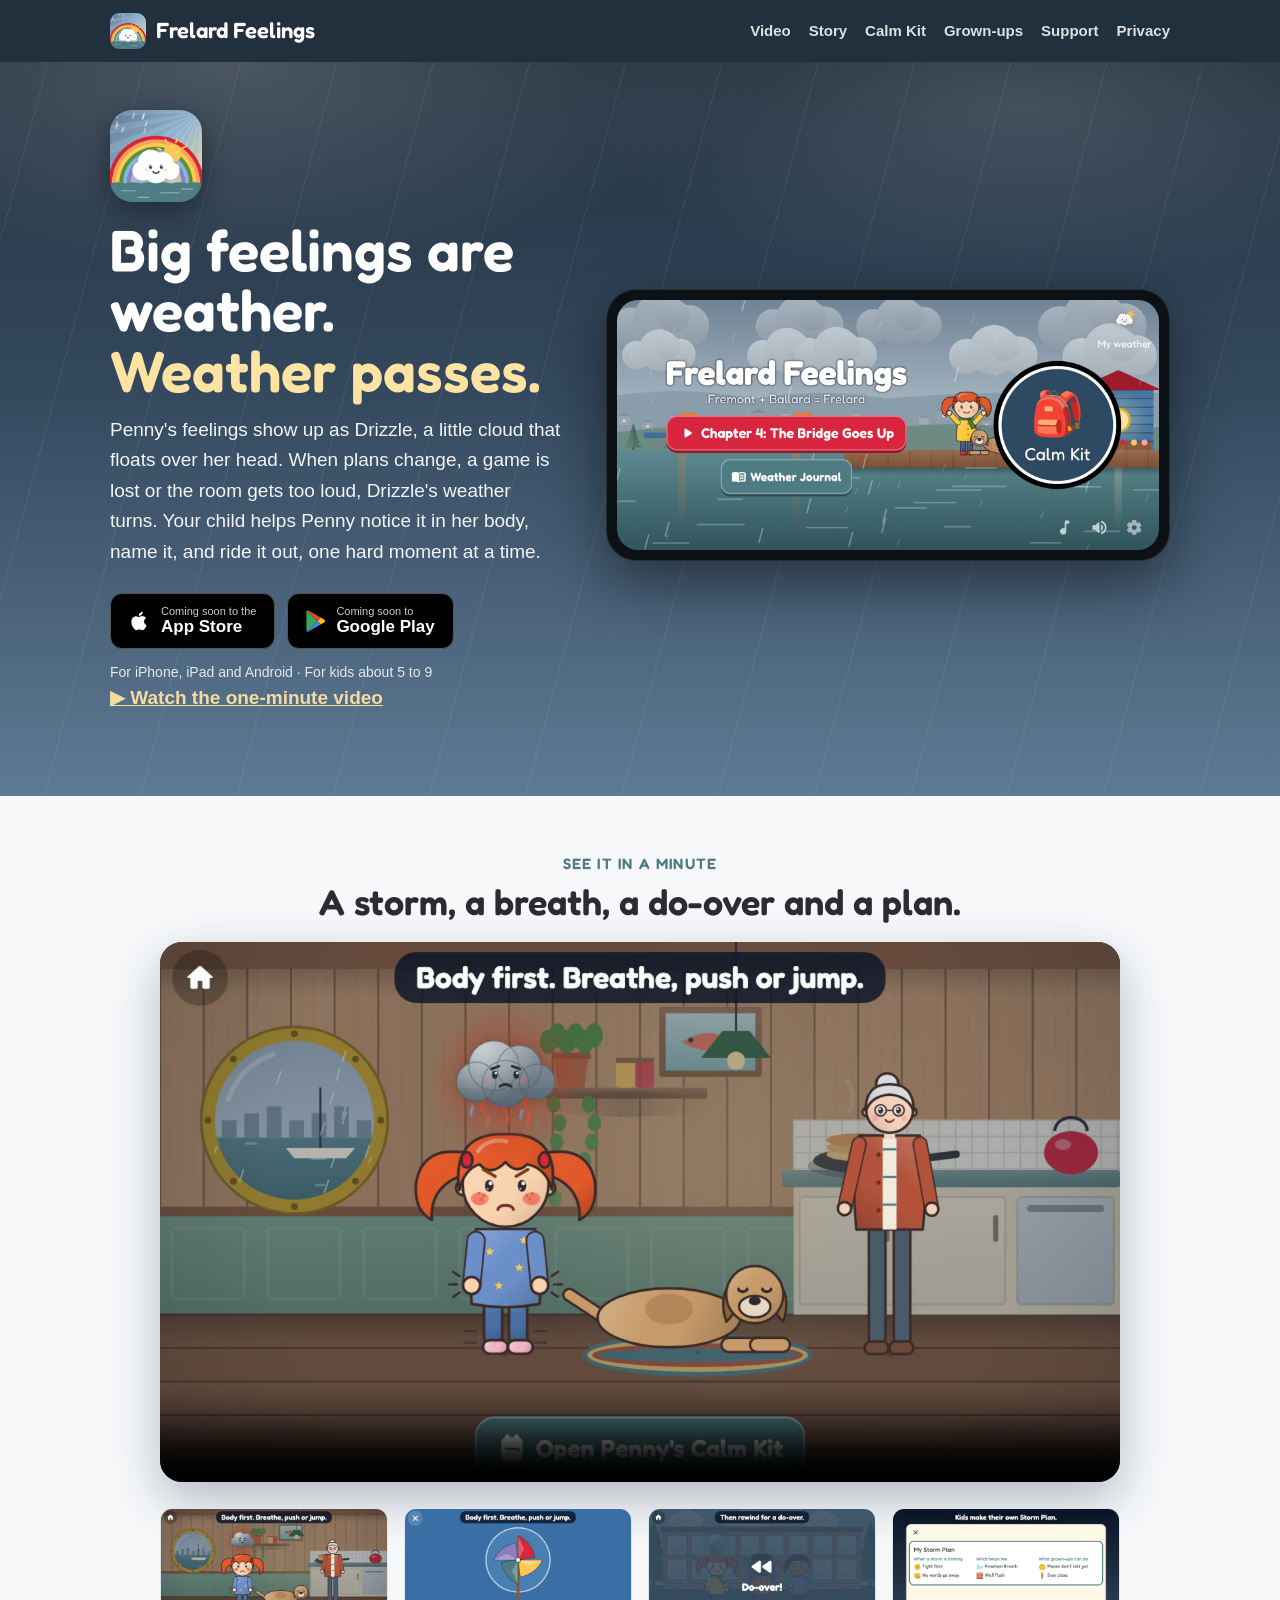
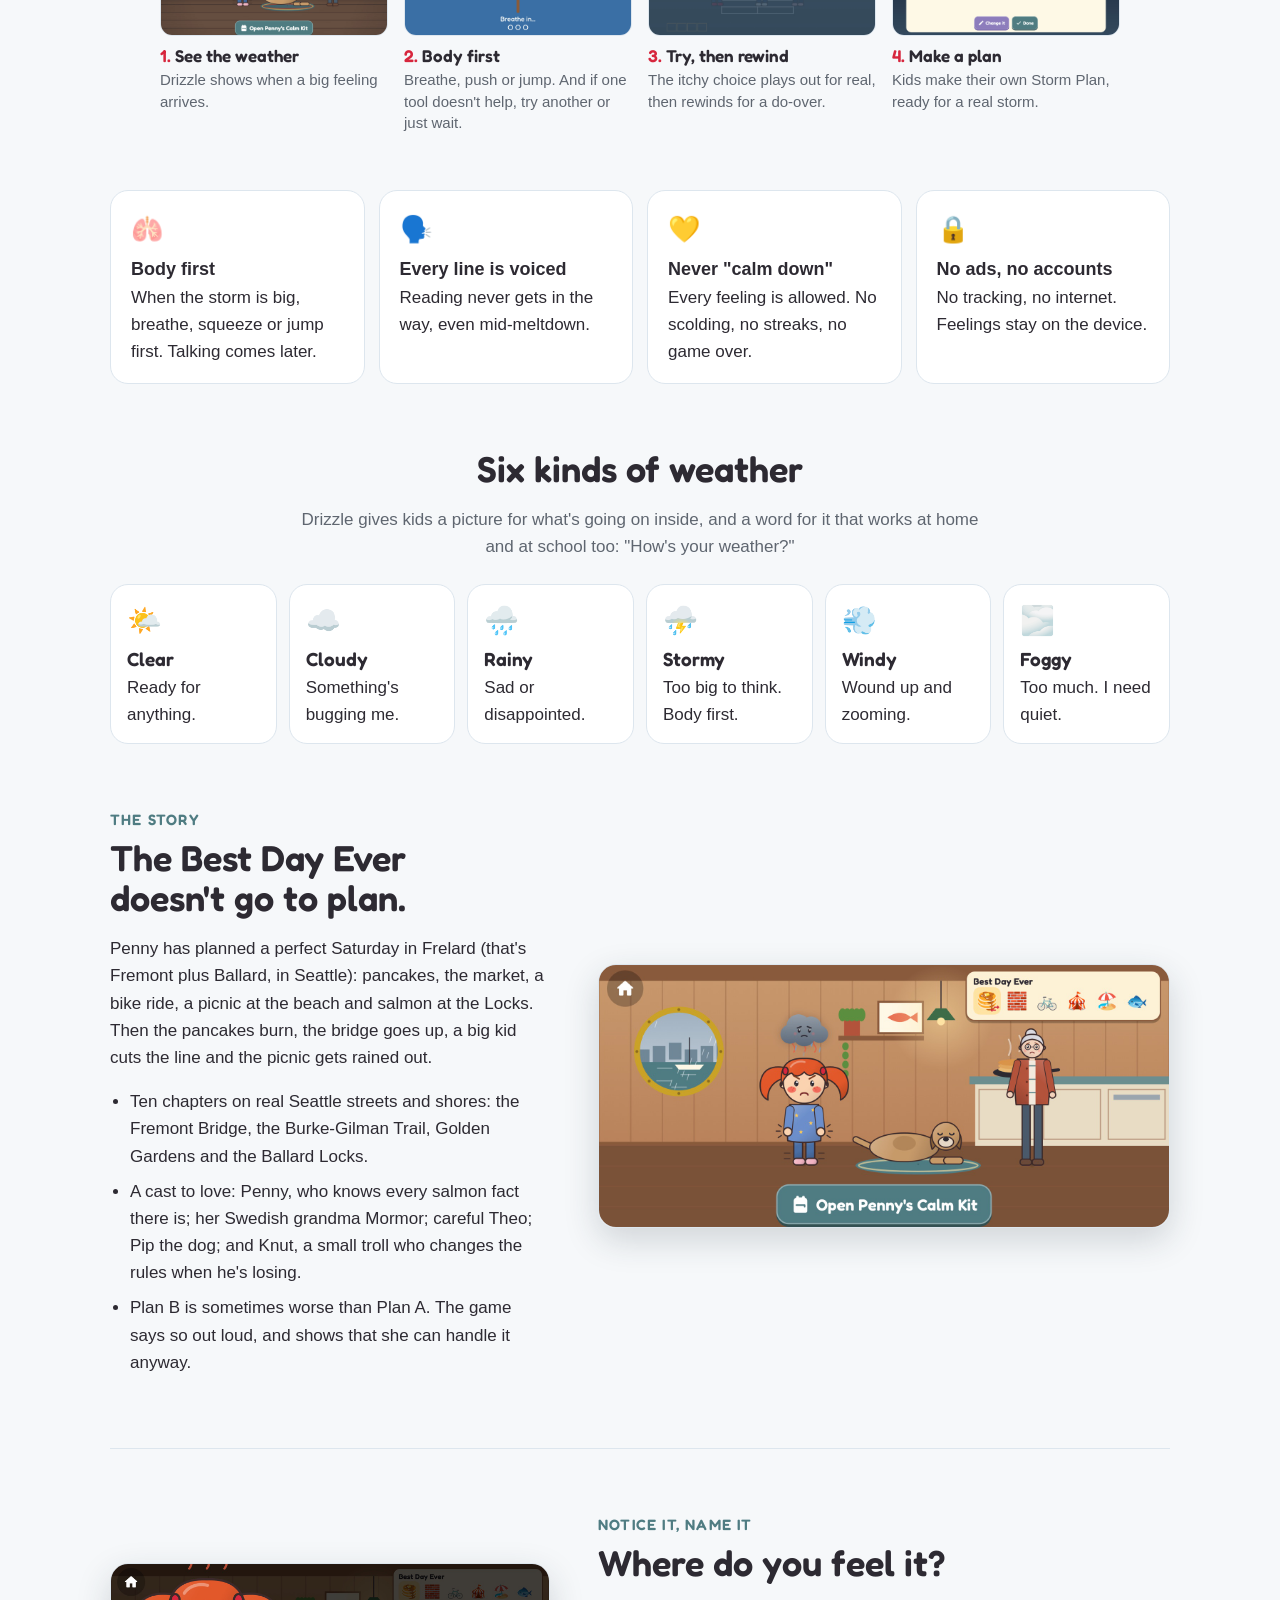
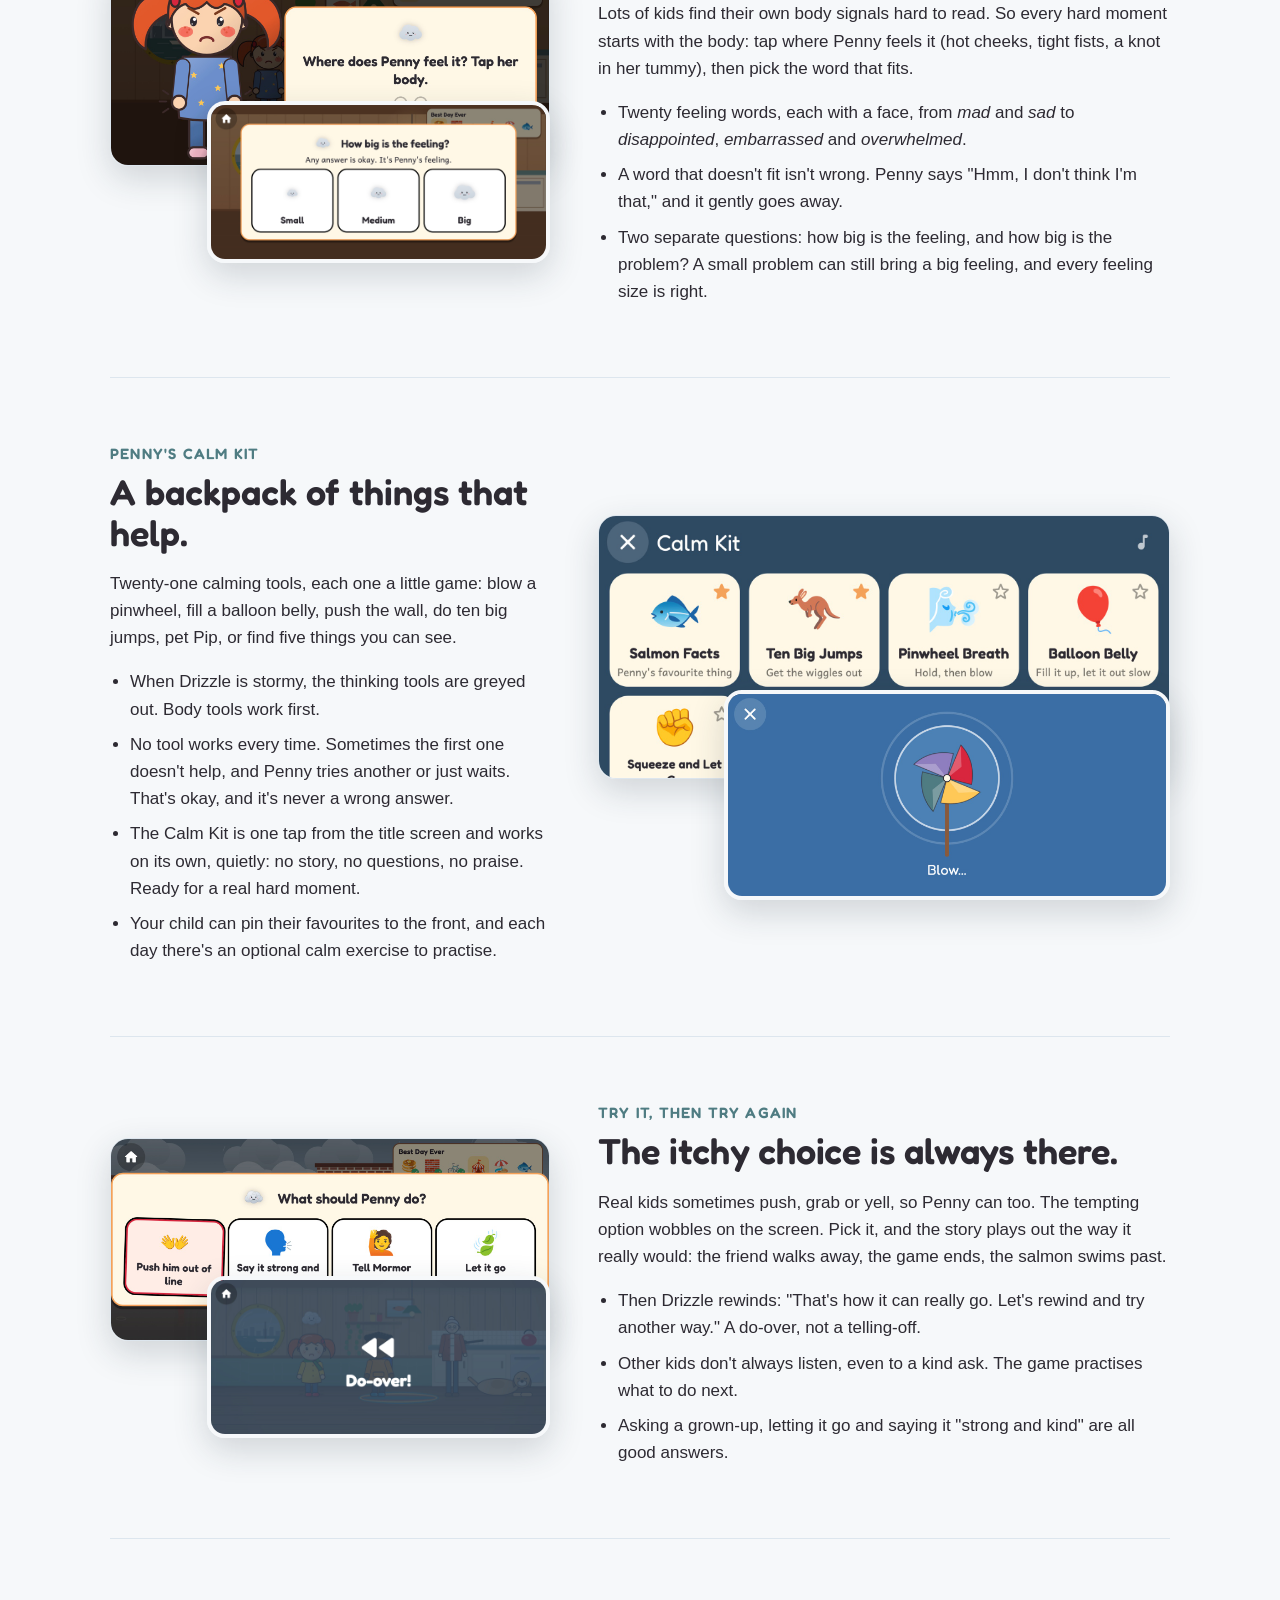
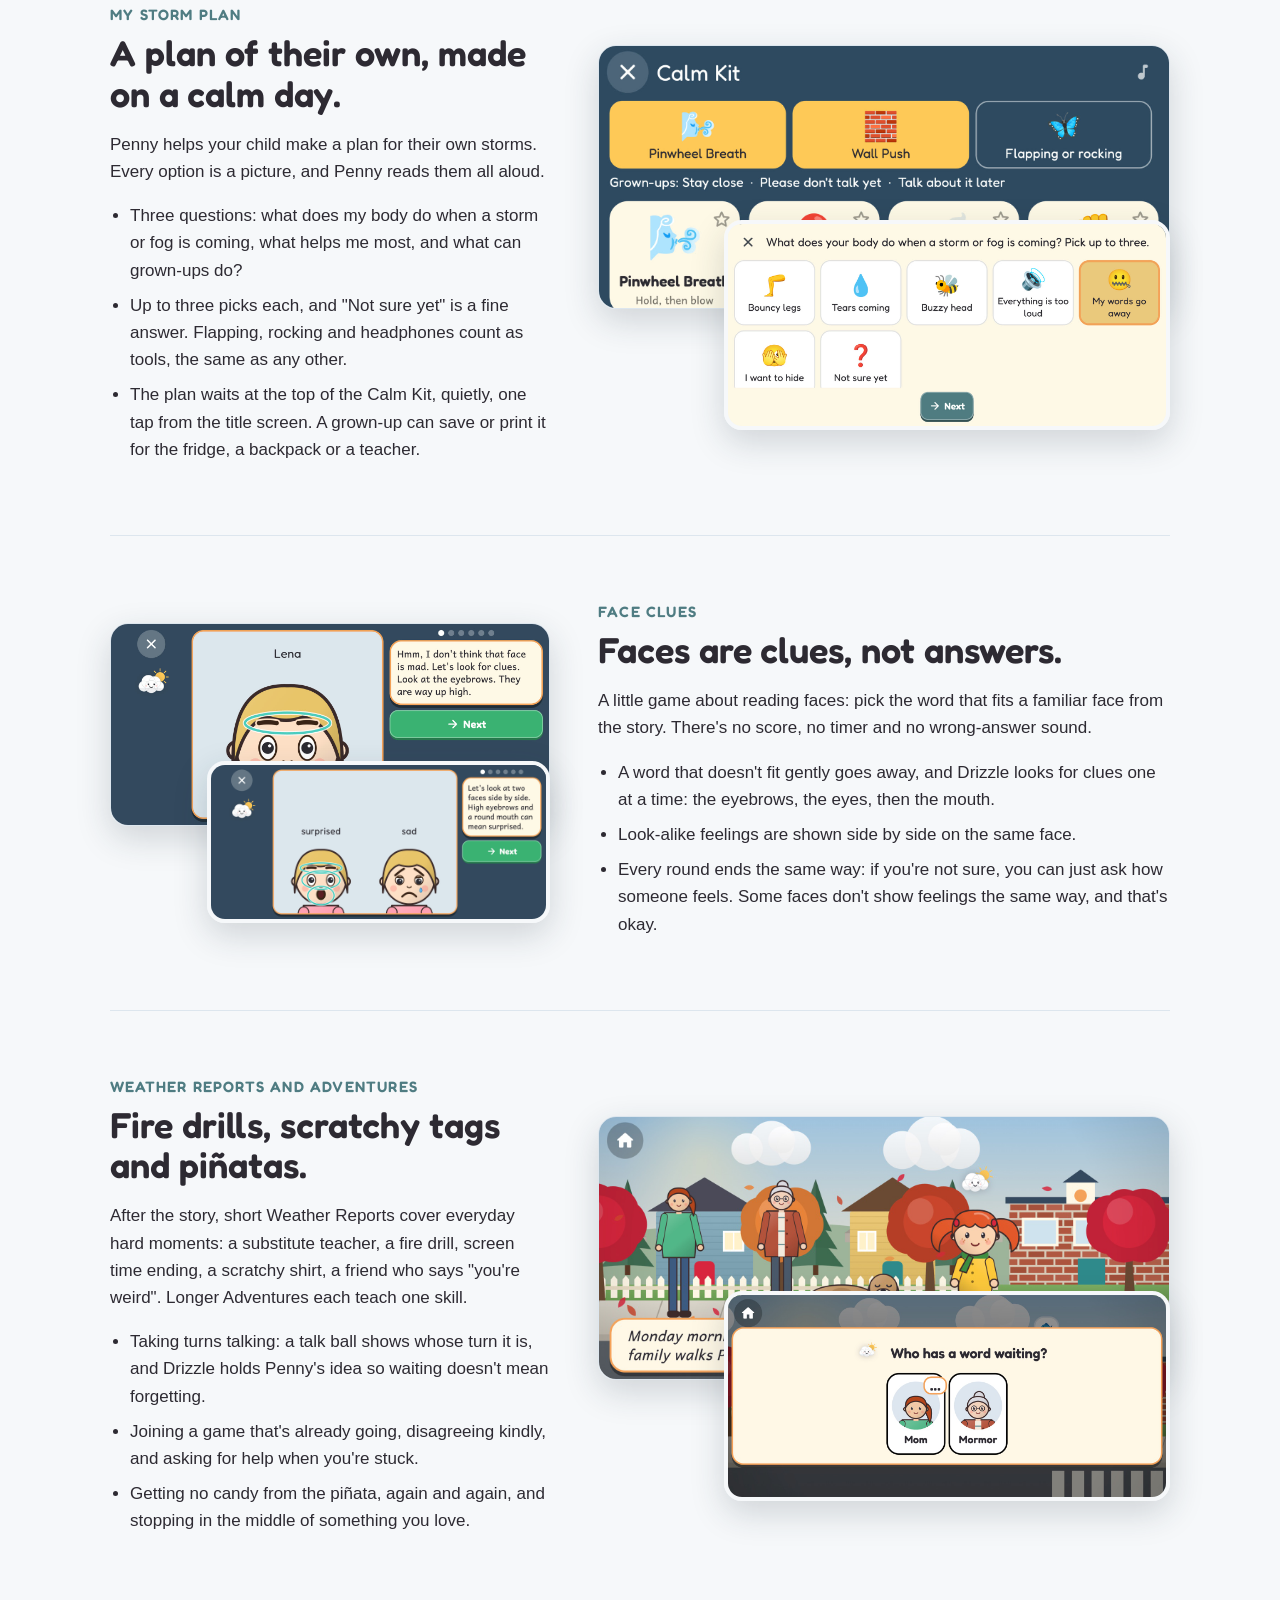
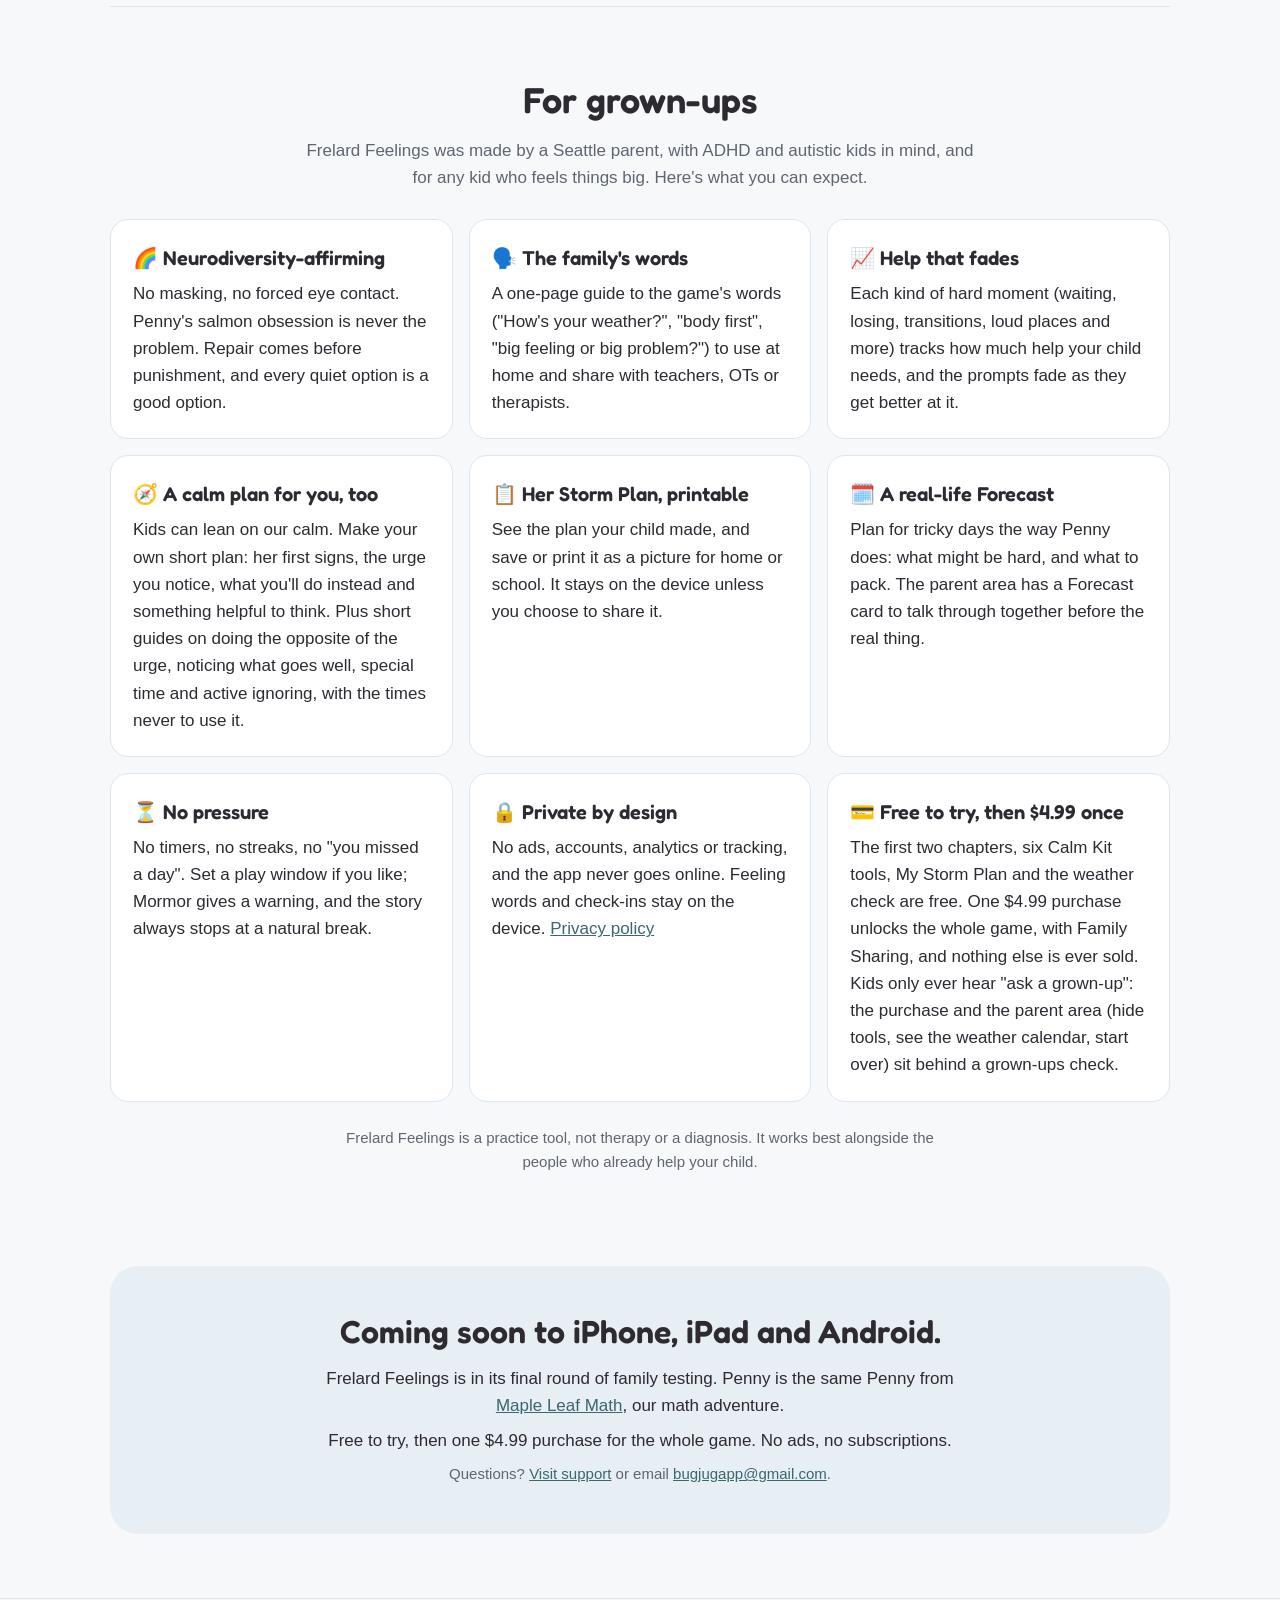
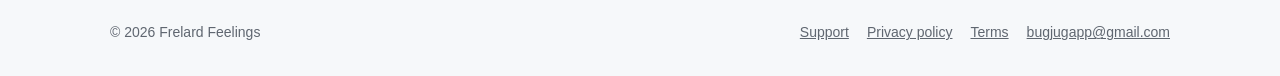
==== commit 281419ef: "Say what it costs: free to try, then $4.99 once Co-Authored-By: Claude Opus 5.5 <noreply@anthropic.c" ====
--- a/index.html
+++ b/index.html
@@ -293,9 +293,11 @@
           check-ins stay on the device. <a href="privacy.html">Privacy policy</a></p>
       </div>
       <div class="card">
-        <h3>🛡️ Grown-ups only, behind a gate</h3>
-        <p>The parent area sits behind a grown-ups check. There you can hide tools, see the weather
-          calendar, unlock every chapter or start over.</p>
+        <h3>💳 Free to try, then $4.99 once</h3>
+        <p>The first two chapters, six Calm Kit tools, My Storm Plan and the weather check are free.
+          One $4.99 purchase unlocks the whole game, with Family Sharing, and nothing else is ever
+          sold. Kids only ever hear "ask a grown-up": the purchase and the parent area (hide tools,
+          see the weather calendar, start over) sit behind a grown-ups check.</p>
       </div>
     </div>
     <p class="meta" style="text-align:center;margin-top:24px">Frelard Feelings is a practice tool,
@@ -306,6 +308,7 @@
     <h2>Coming soon to iPhone, iPad and Android.</h2>
     <p>Frelard Feelings is in its final round of family testing. Penny is the same Penny from
       <a href="https://mapleleafmath.github.io/">Maple Leaf Math</a>, our math adventure.</p>
+    <p>Free to try, then one $4.99 purchase for the whole game. No ads, no subscriptions.</p>
     <p class="meta">Questions? <a href="support.html">Visit support</a> or email
       <a href="mailto:bugjugapp@gmail.com">bugjugapp@gmail.com</a>.</p>
   </div>
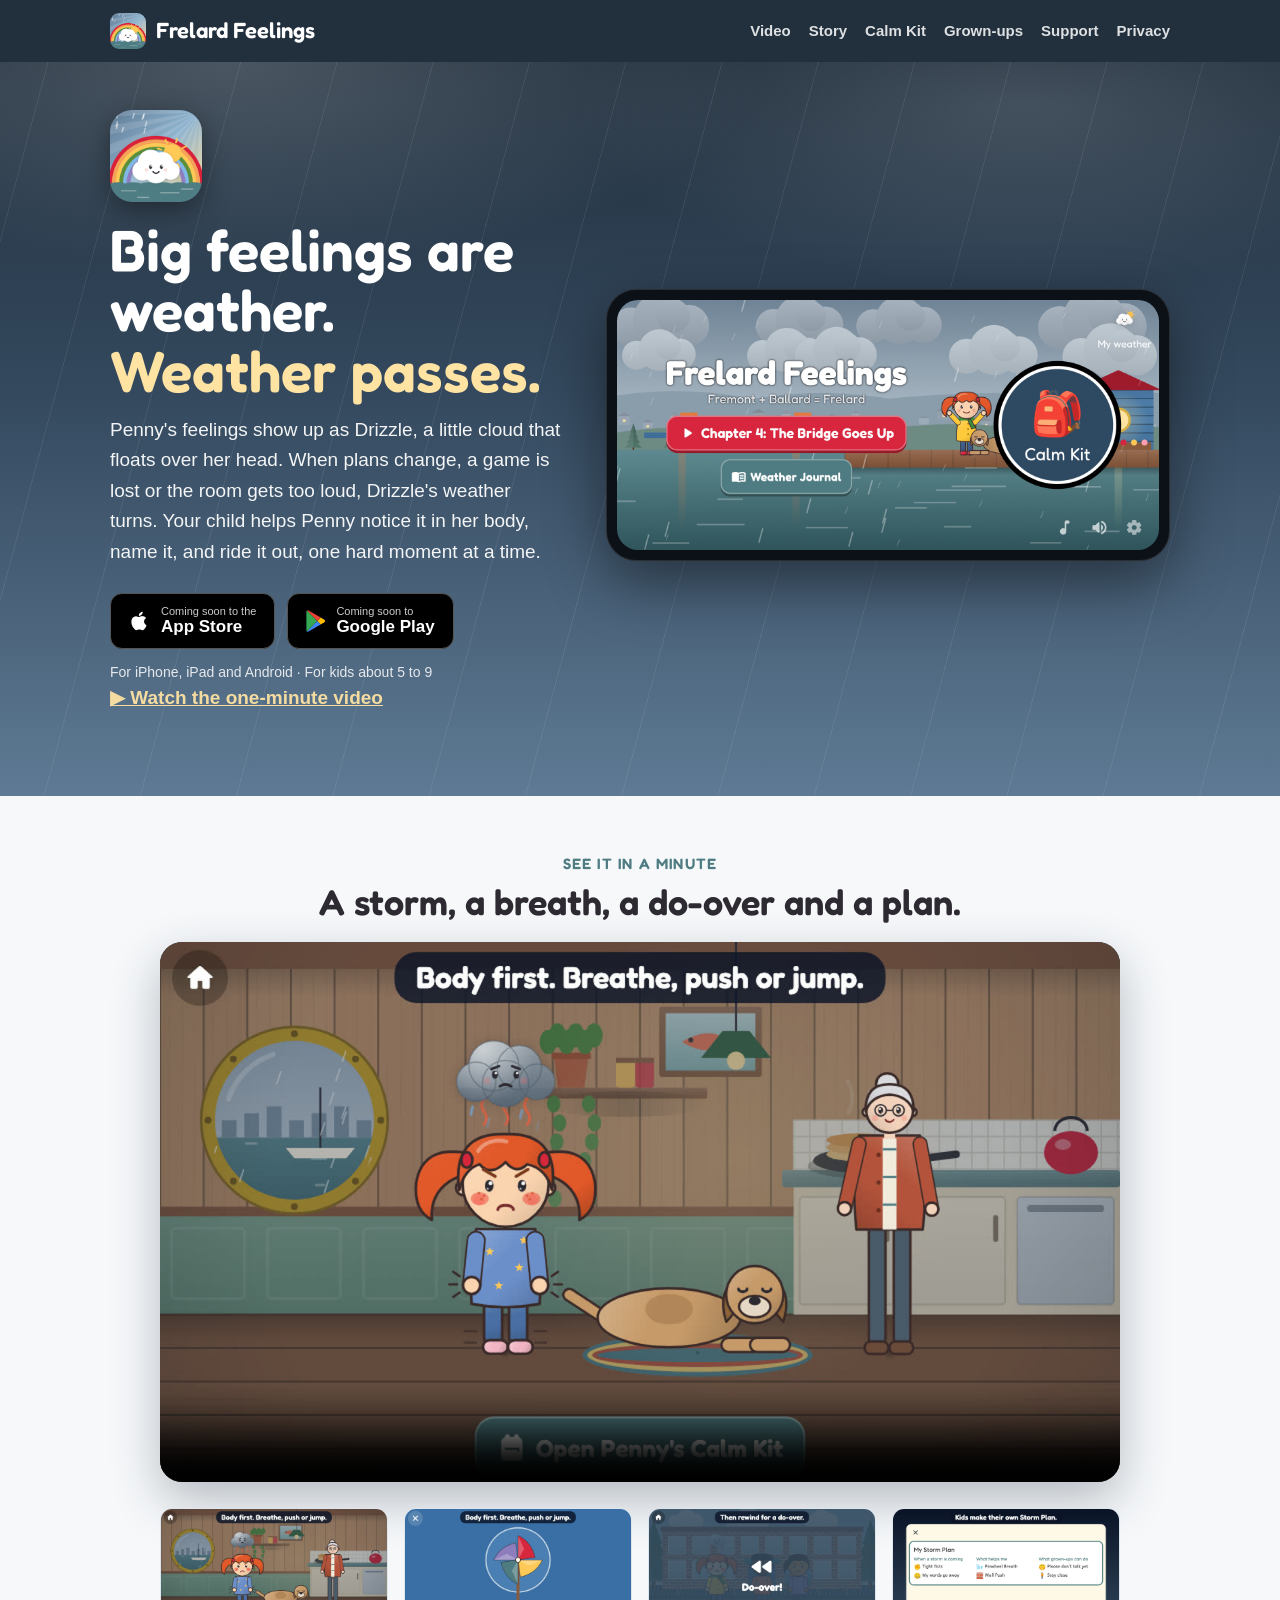
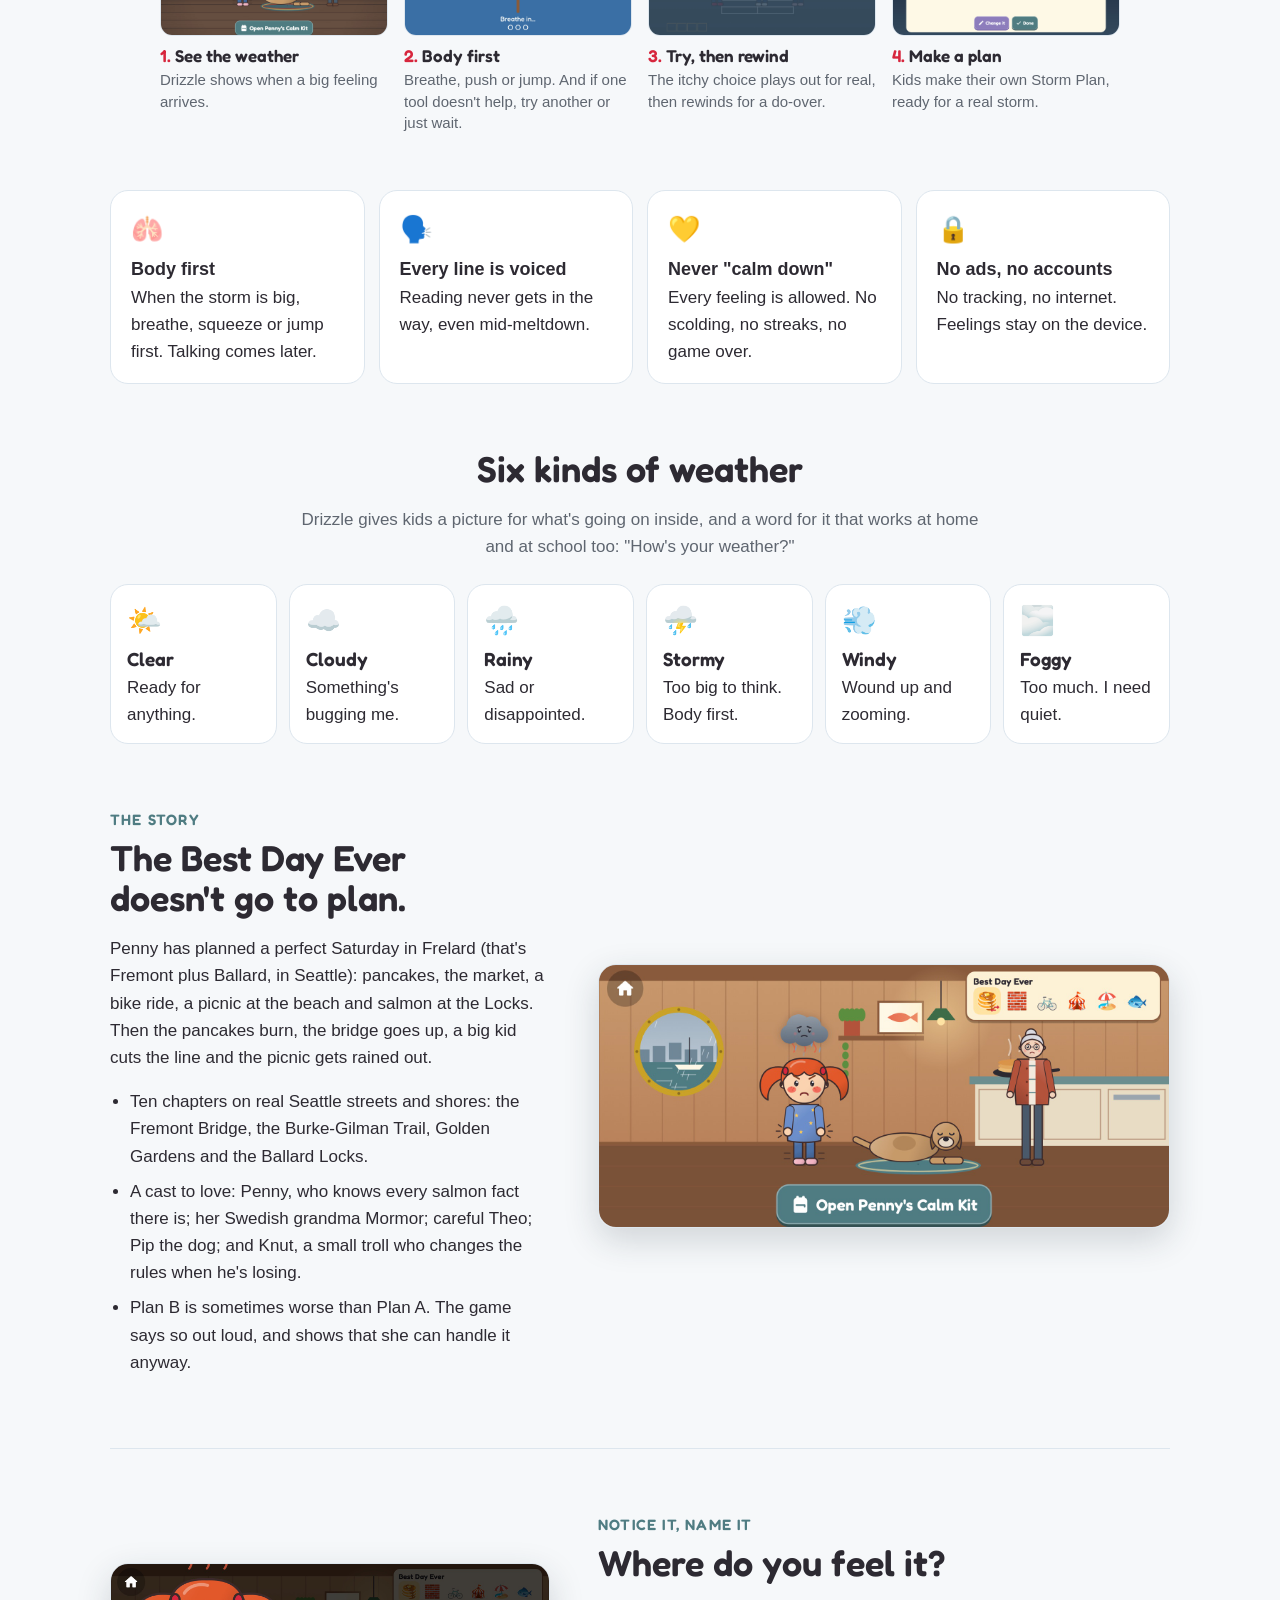
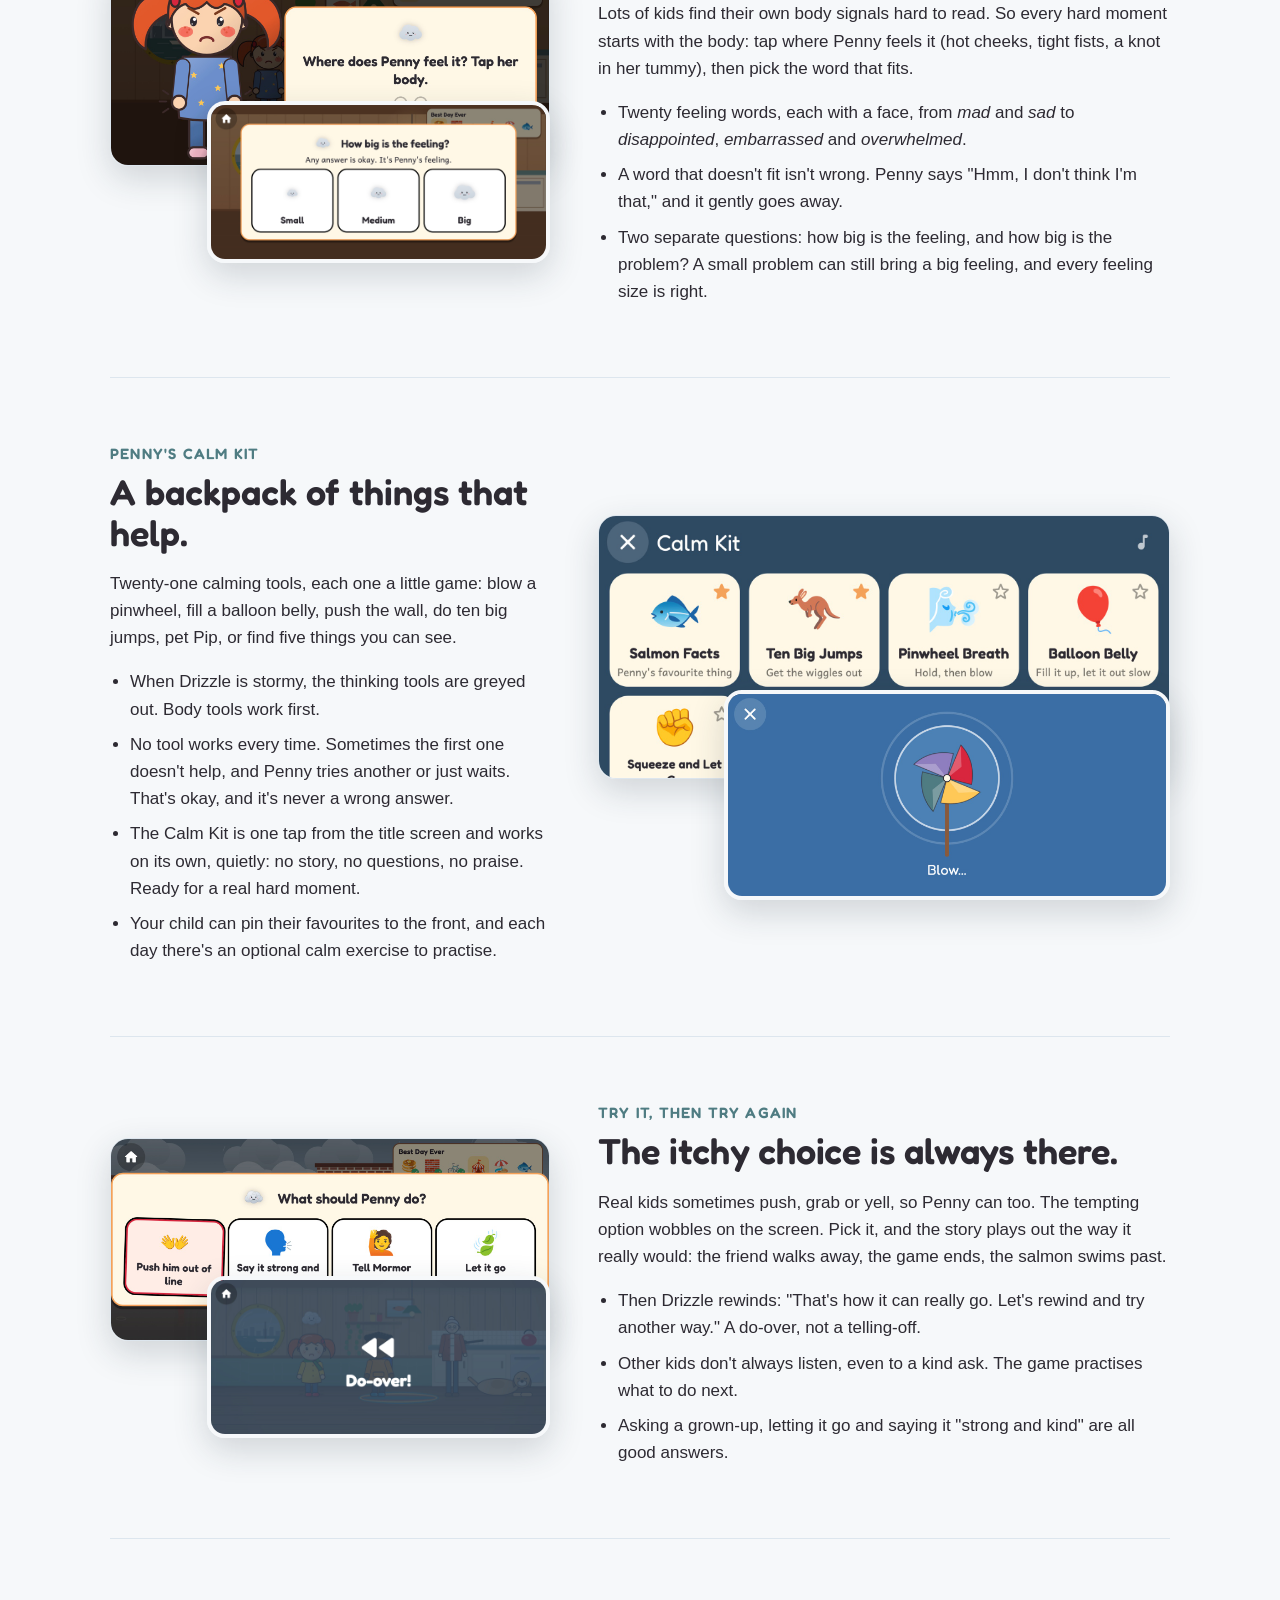
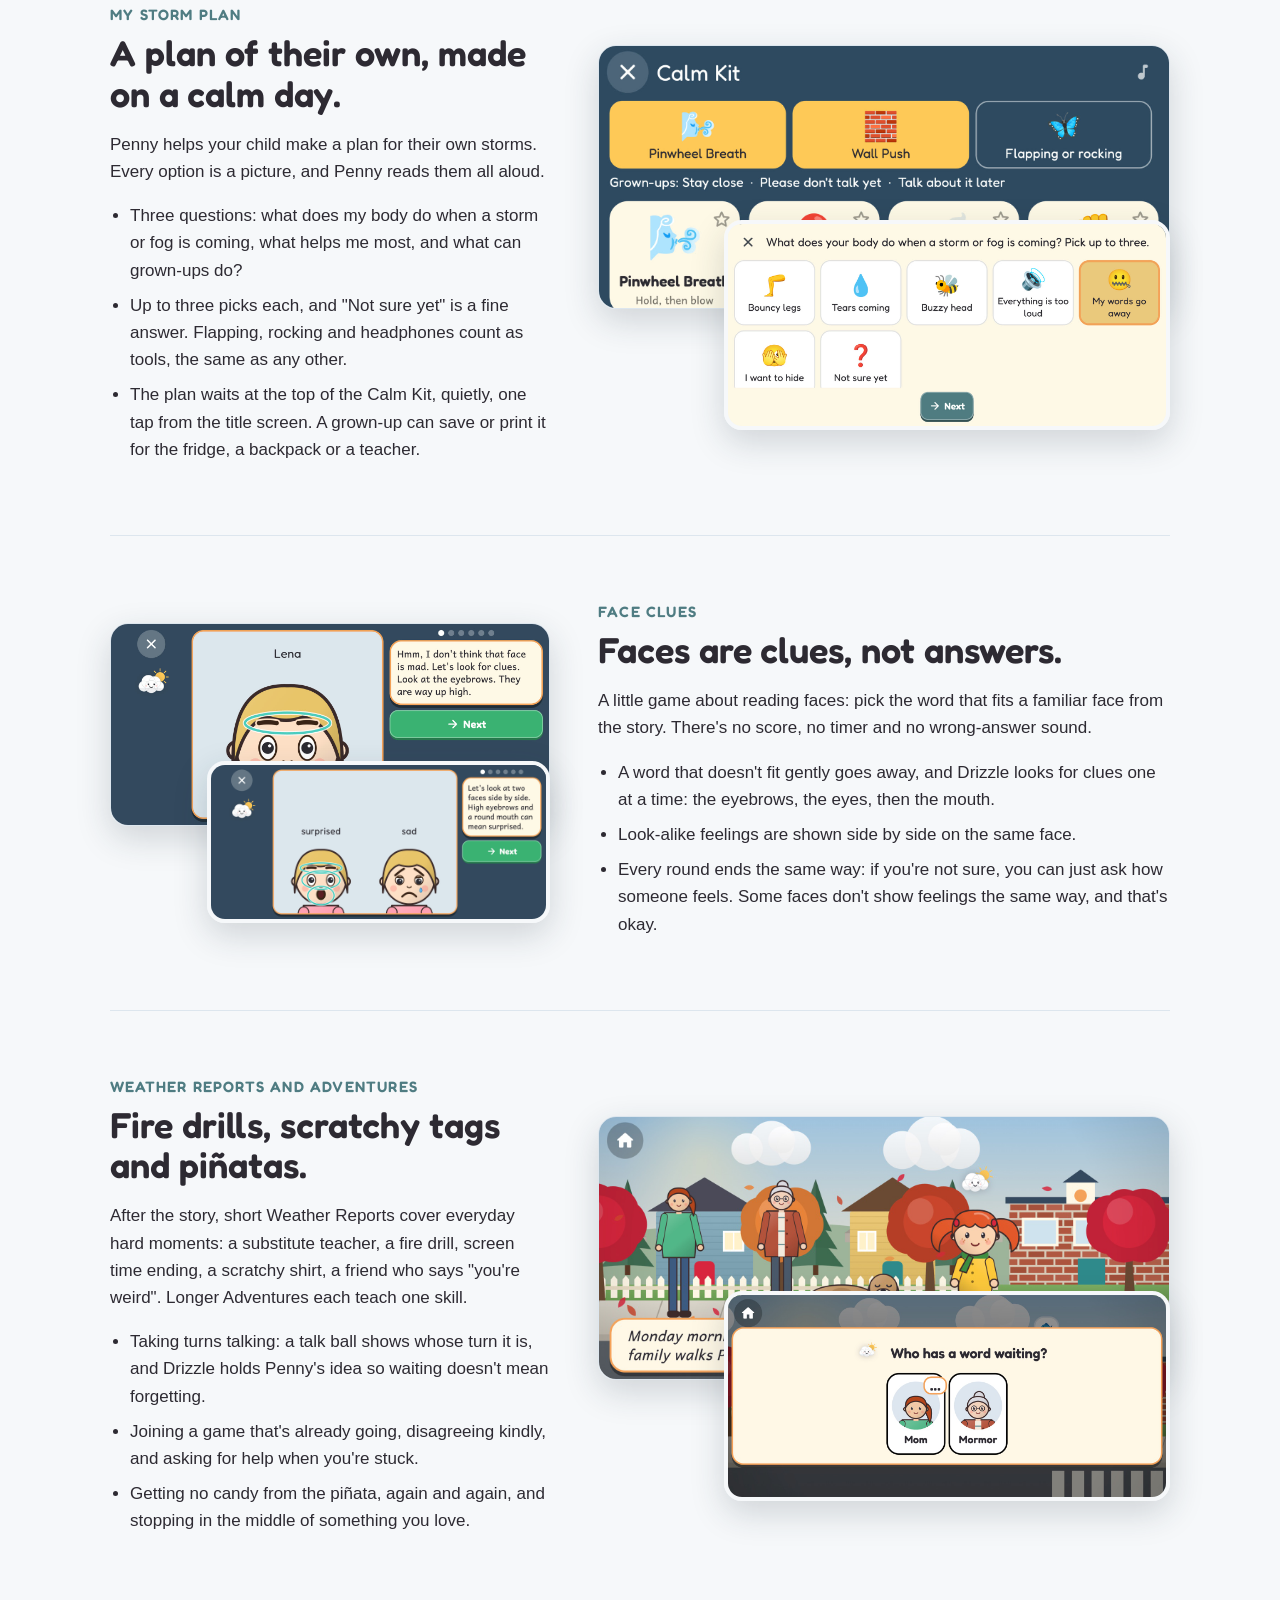
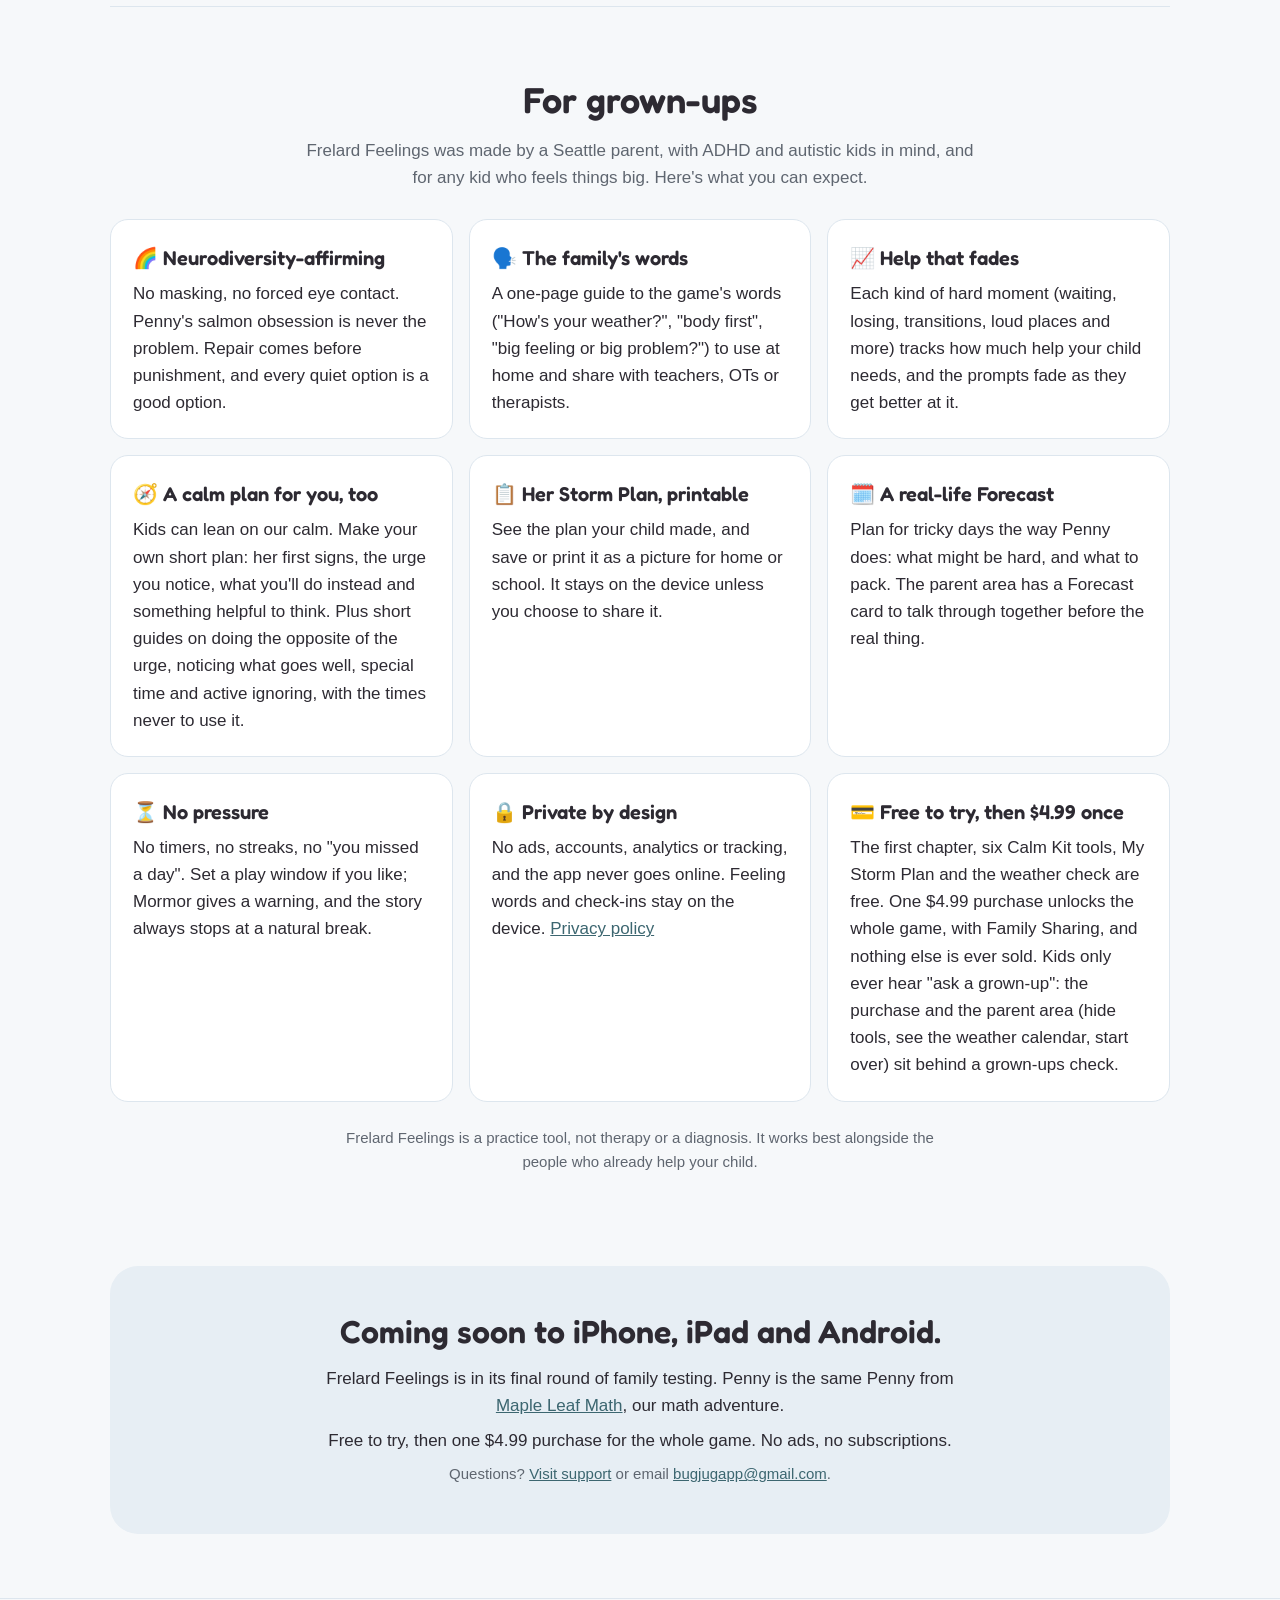
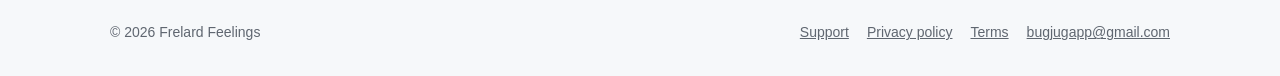
==== commit d3ab86ab: "Chapter 1 is the free part now; re-encode the video The video is re-filmed from the current game, wh" ====
--- a/index.html
+++ b/index.html
@@ -294,7 +294,7 @@
       </div>
       <div class="card">
         <h3>💳 Free to try, then $4.99 once</h3>
-        <p>The first two chapters, six Calm Kit tools, My Storm Plan and the weather check are free.
+        <p>The first chapter, six Calm Kit tools, My Storm Plan and the weather check are free.
           One $4.99 purchase unlocks the whole game, with Family Sharing, and nothing else is ever
           sold. Kids only ever hear "ask a grown-up": the purchase and the parent area (hide tools,
           see the weather calendar, start over) sit behind a grown-ups check.</p>
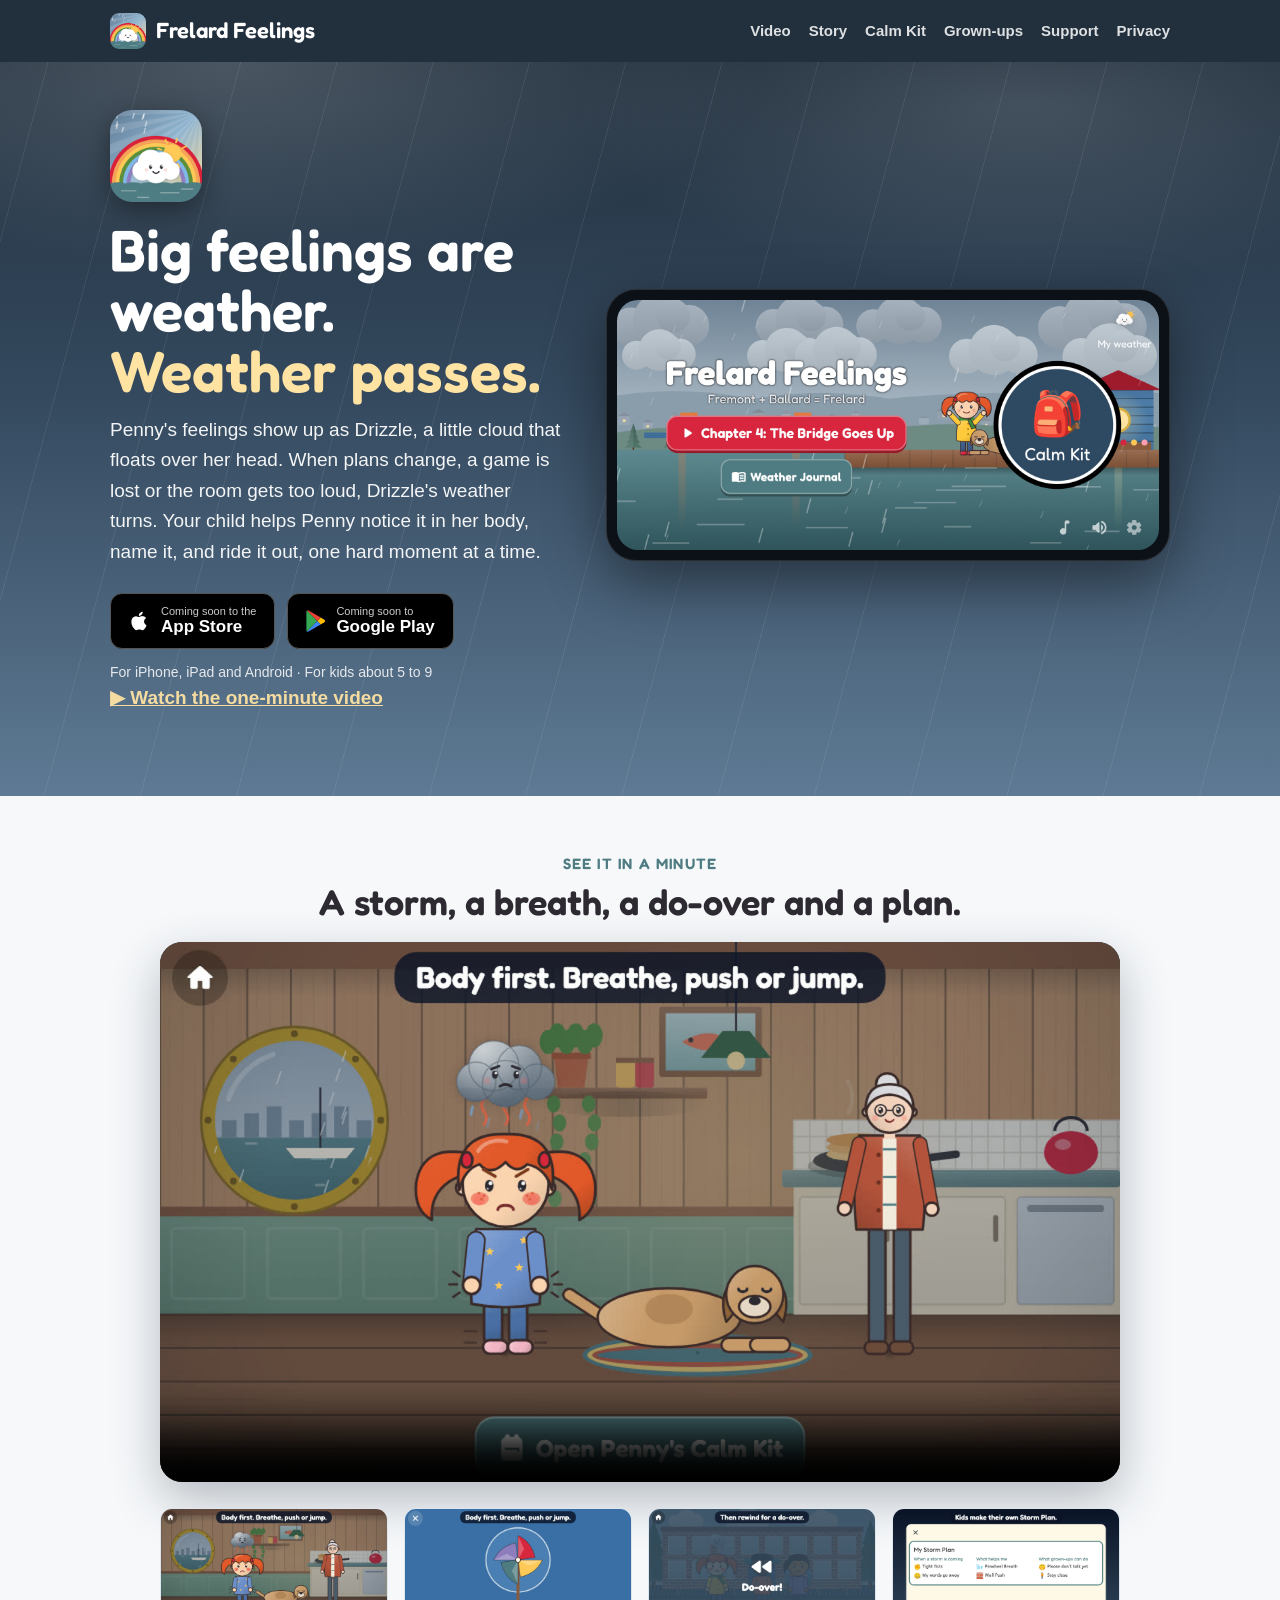
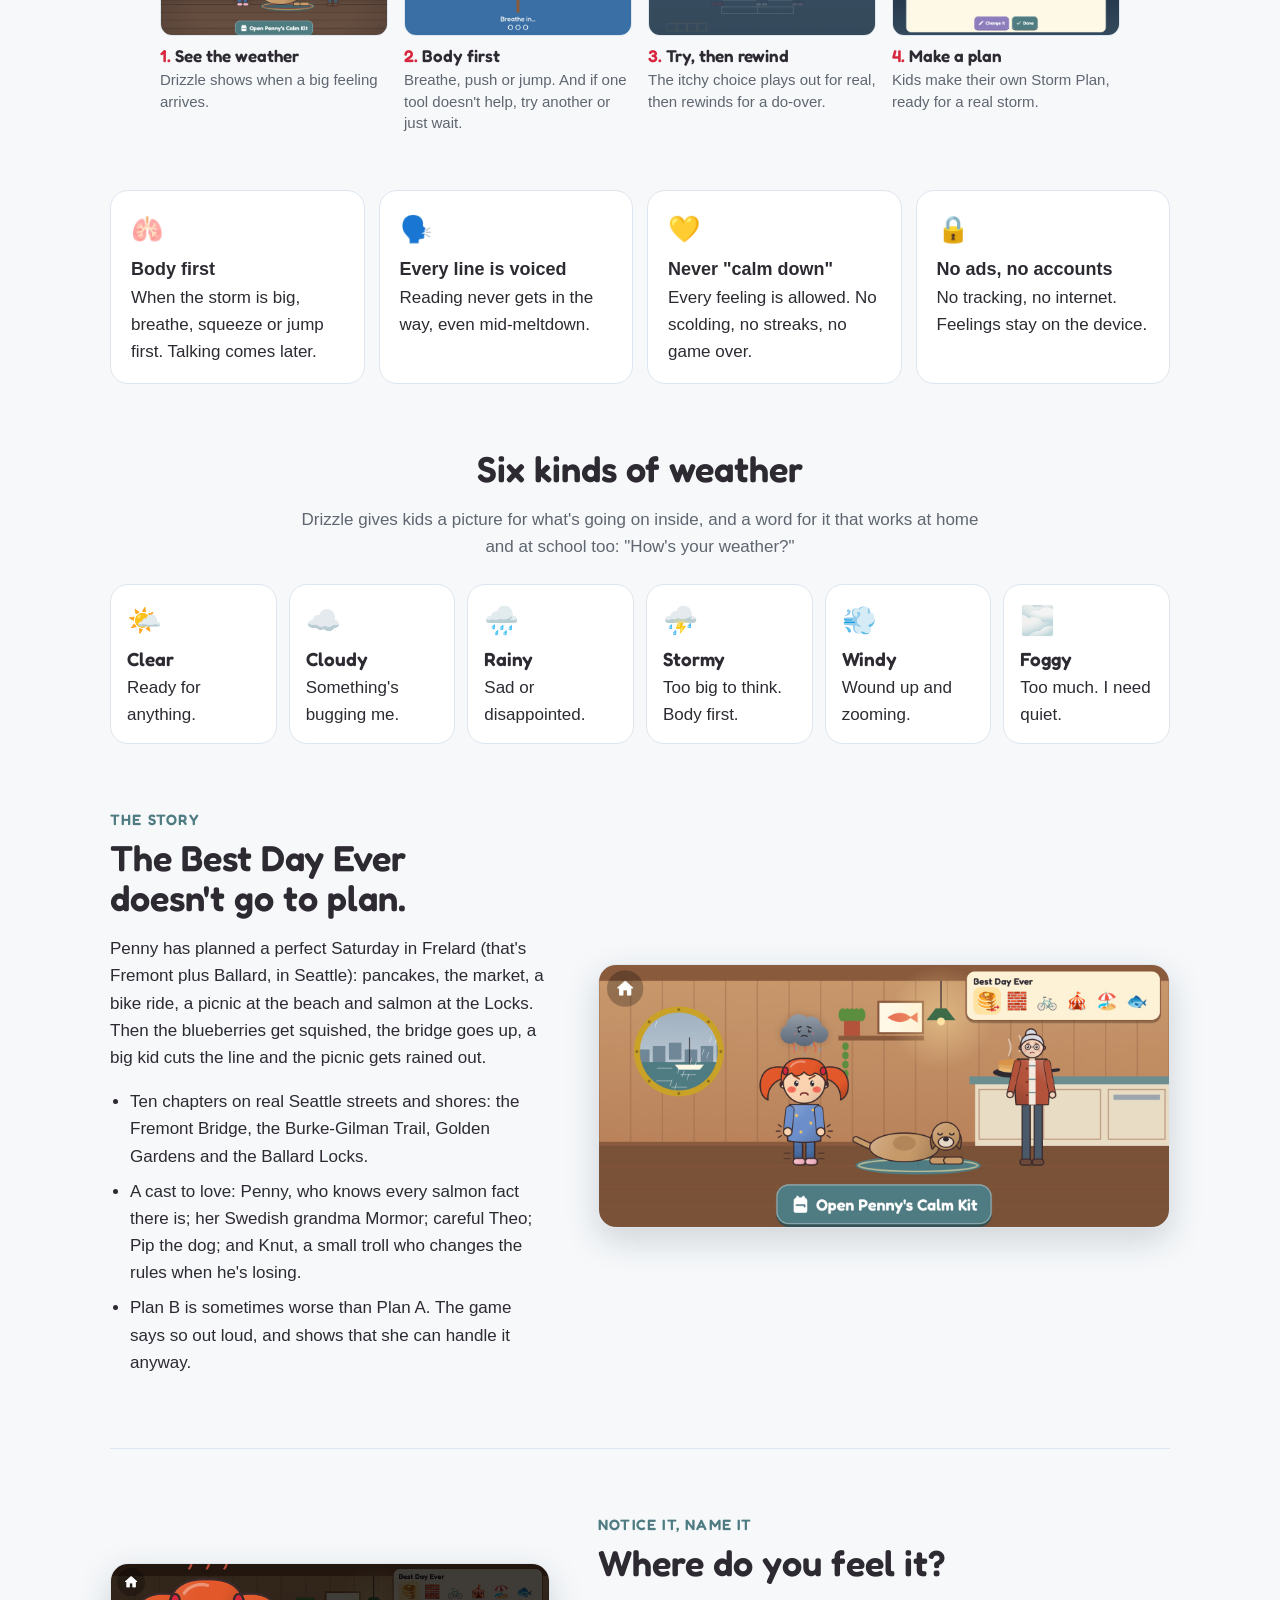
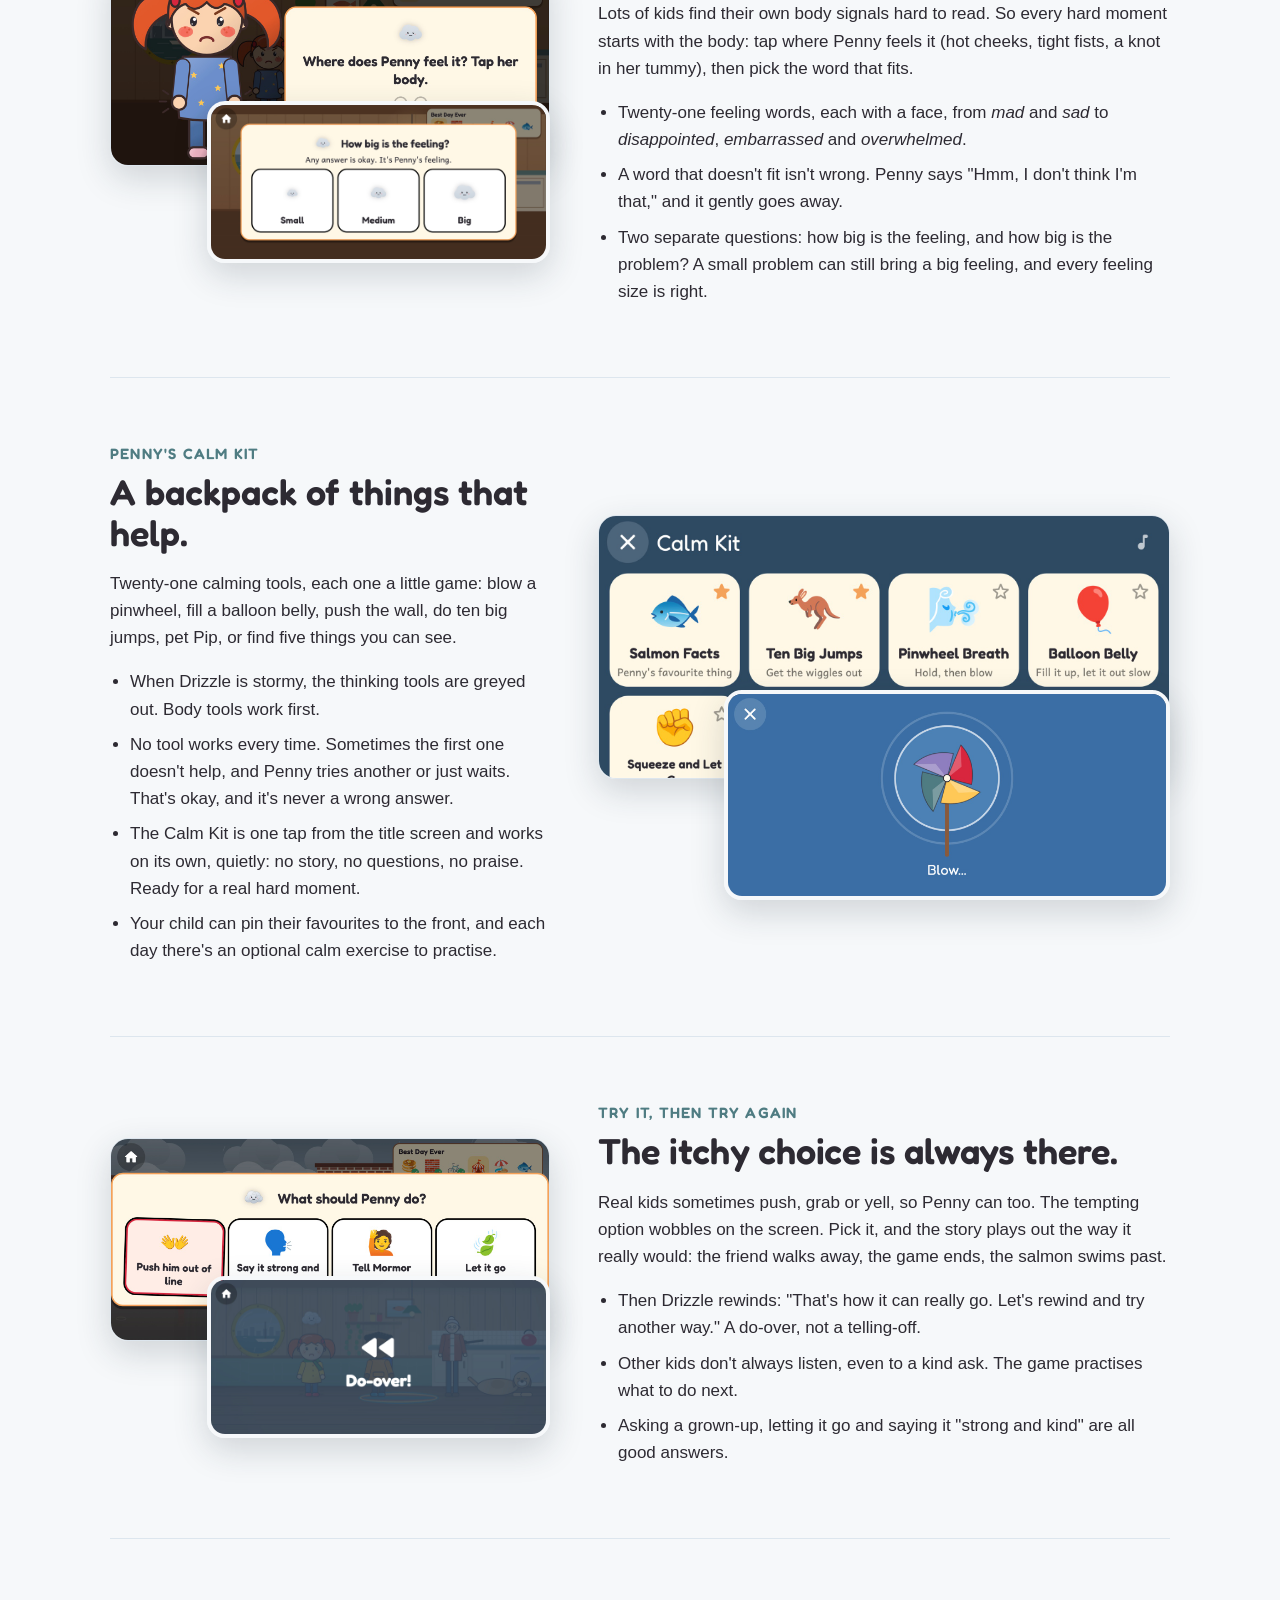
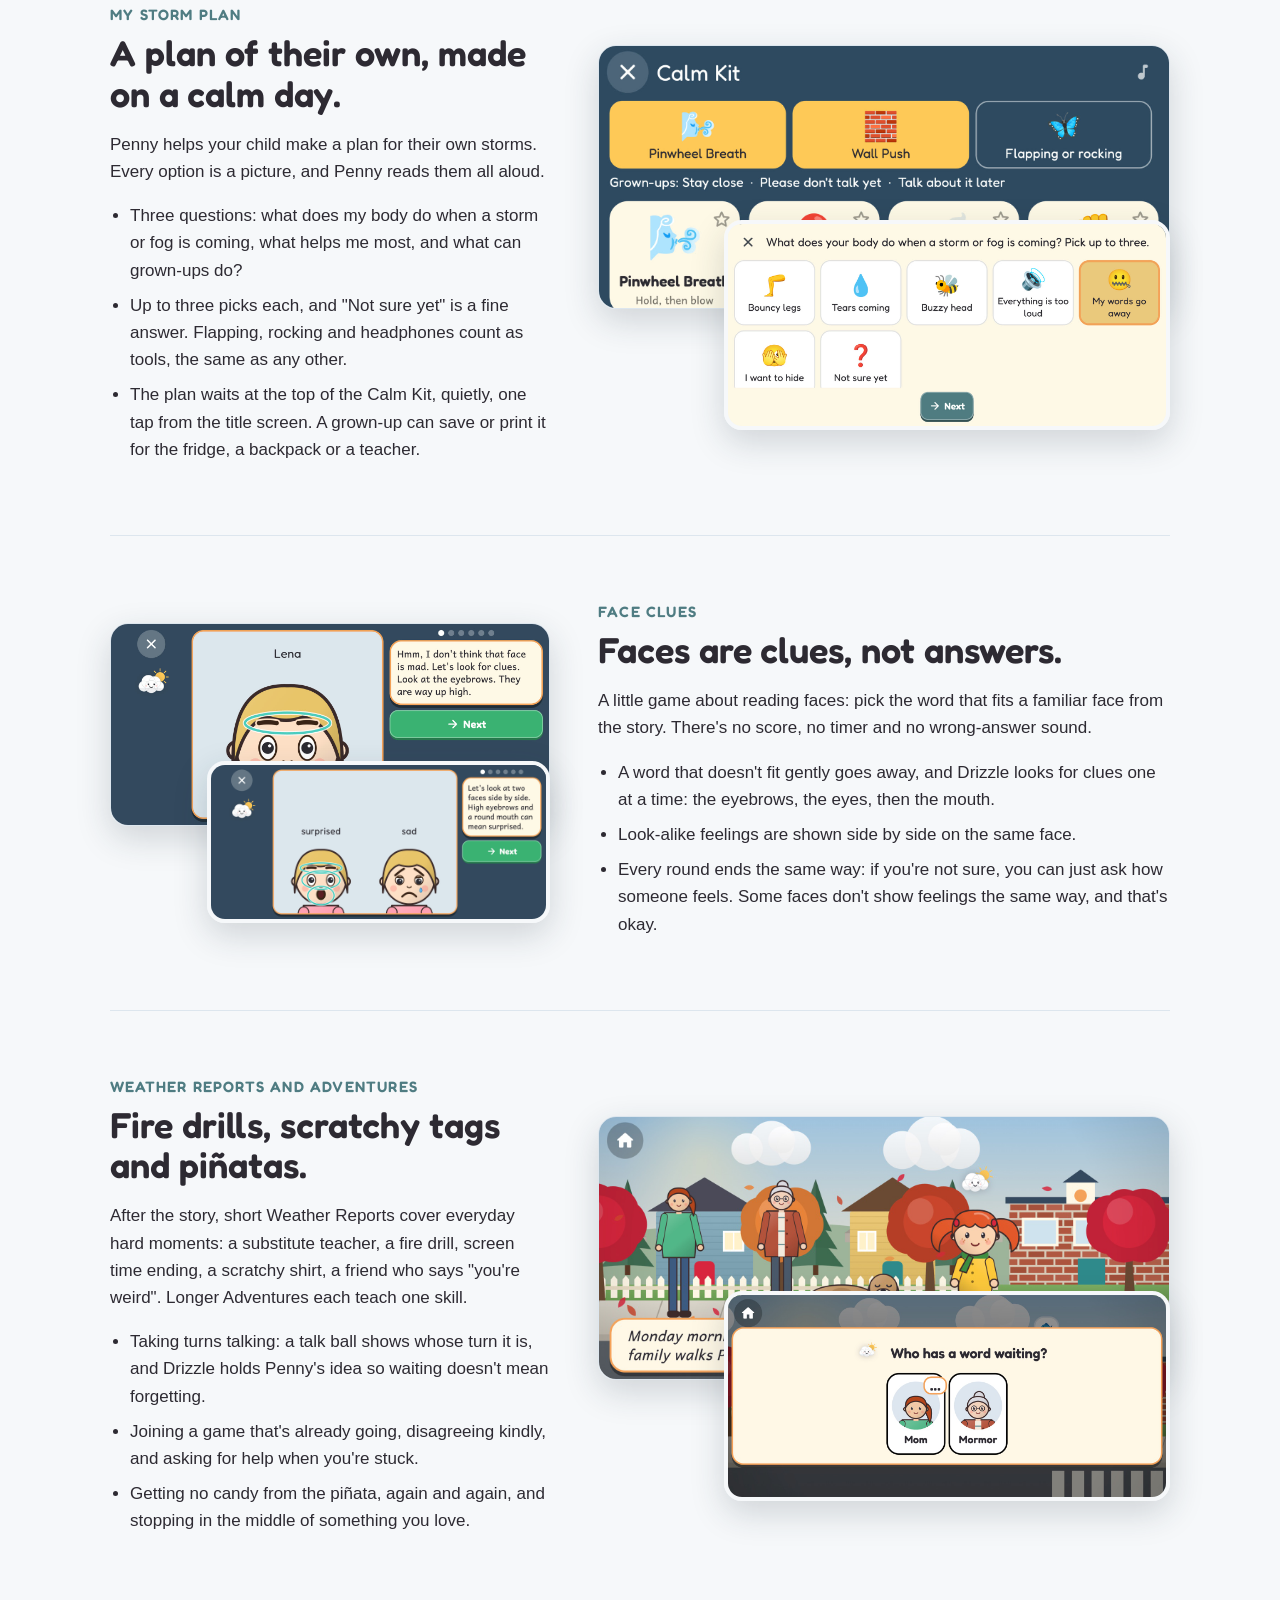
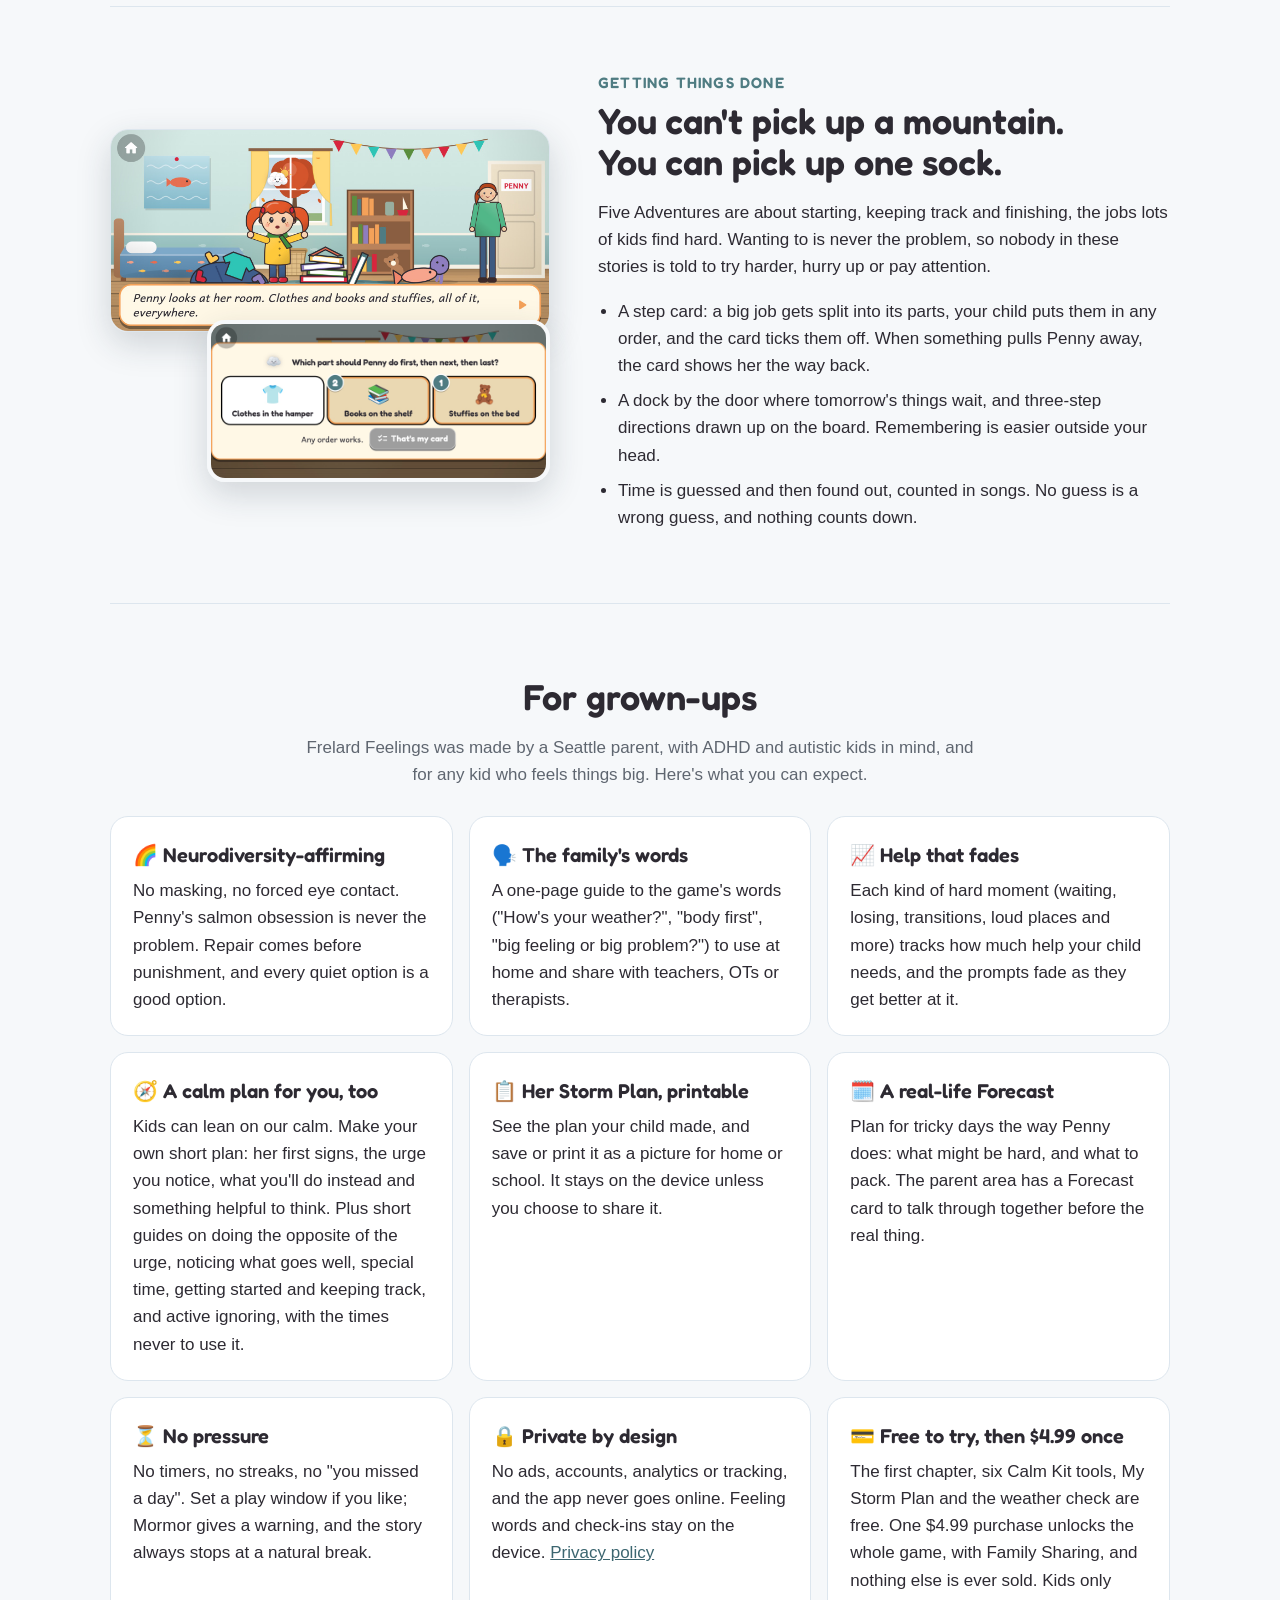
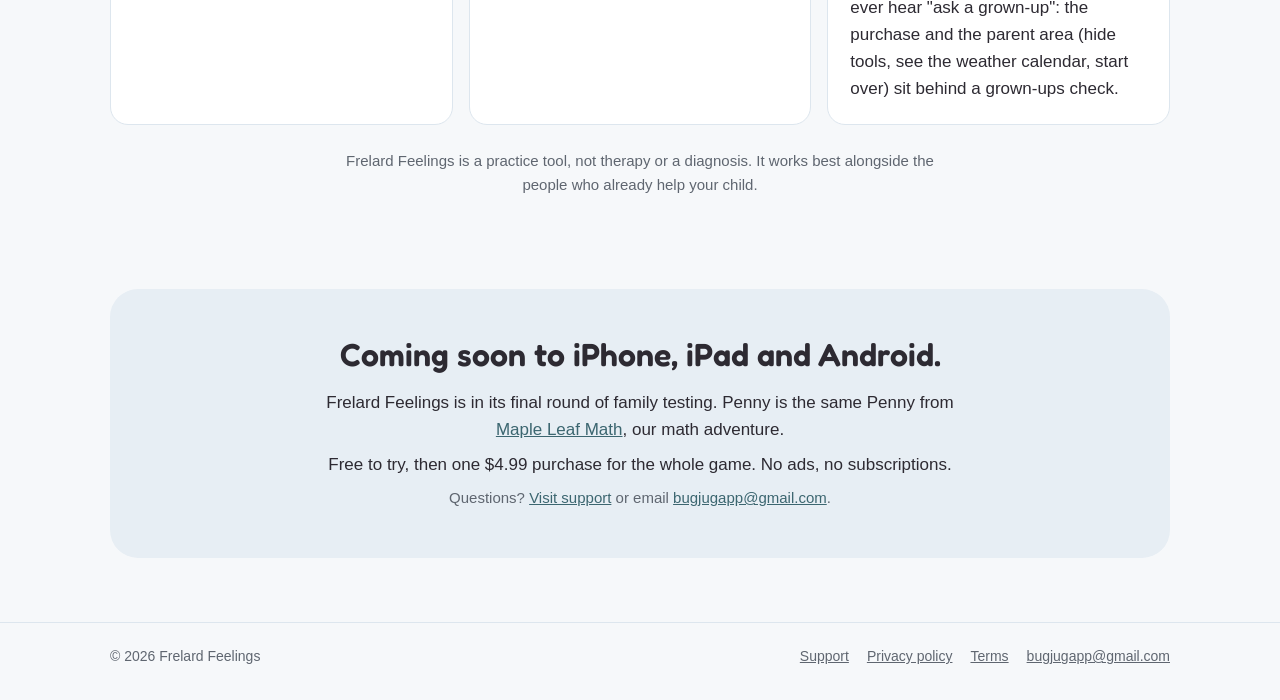
==== commit 0e1807ec: "Add the getting-things-done adventures; fix three details A new block for the five Adventures about " ====
--- a/index.html
+++ b/index.html
@@ -104,7 +104,8 @@
       <h2>The Best Day Ever<br>doesn't go to plan.</h2>
       <p>Penny has planned a perfect Saturday in Frelard (that's Fremont plus Ballard, in Seattle):
         pancakes, the market, a bike ride, a picnic at the beach and salmon at the Locks. Then the
-        pancakes burn, the bridge goes up, a big kid cuts the line and the picnic gets rained out.</p>
+        blueberries get squished, the bridge goes up, a big kid cuts the line and the picnic gets
+        rained out.</p>
       <ul>
         <li>Ten chapters on real Seattle streets and shores: the Fremont Bridge, the Burke-Gilman
           Trail, Golden Gardens and the Ballard Locks.</li>
@@ -127,7 +128,7 @@
         body: tap where Penny feels it (hot cheeks, tight fists, a knot in her tummy), then pick the
         word that fits.</p>
       <ul>
-        <li>Twenty feeling words, each with a face, from <em>mad</em> and <em>sad</em> to
+        <li>Twenty-one feeling words, each with a face, from <em>mad</em> and <em>sad</em> to
           <em>disappointed</em>, <em>embarrassed</em> and <em>overwhelmed</em>.</li>
         <li>A word that doesn't fit isn't wrong. Penny says "Hmm, I don't think I'm that," and it
           gently goes away.</li>
@@ -245,6 +246,29 @@
     </figure>
   </div>
 
+  <div class="feature flip">
+    <div>
+      <p class="kicker">Getting things done</p>
+      <h2>You can't pick up a mountain.<br>You can pick up one sock.</h2>
+      <p>Five Adventures are about starting, keeping track and finishing, the jobs lots of kids
+        find hard. Wanting to is never the problem, so nobody in these stories is told to try
+        harder, hurry up or pay attention.</p>
+      <ul>
+        <li>A step card: a big job gets split into its parts, your child puts them in any order,
+          and the card ticks them off. When something pulls Penny away, the card shows her the way
+          back.</li>
+        <li>A dock by the door where tomorrow's things wait, and three-step directions drawn up
+          on the board. Remembering is easier outside your head.</li>
+        <li>Time is guessed and then found out, counted in songs. No guess is a wrong guess, and
+          nothing counts down.</li>
+      </ul>
+    </div>
+    <figure>
+      <img class="shot" src="img/room.jpg" alt="The Messy Room: Penny looks at her room, with heaps of clothes, books and stuffies all over the floor" loading="lazy">
+      <img class="shot small" style="margin-top:-6%" src="img/step-card.jpg" alt="The step card: which part should Penny do first, then next, then last? Stuffies on the bed is first and books on the shelf is second. Any order works." loading="lazy">
+    </figure>
+  </div>
+
   <section class="grownups" id="grownups">
     <h2>For grown-ups</h2>
     <p>Frelard Feelings was made by a Seattle parent, with ADHD and autistic kids in mind, and for any
@@ -269,8 +293,8 @@
         <h3>🧭 A calm plan for you, too</h3>
         <p>Kids can lean on our calm. Make your own short plan: her first signs, the urge you notice,
           what you'll do instead and something helpful to think. Plus short guides on doing the
-          opposite of the urge, noticing what goes well, special time and active ignoring, with the
-          times never to use it.</p>
+          opposite of the urge, noticing what goes well, special time, getting started and keeping
+          track, and active ignoring, with the times never to use it.</p>
       </div>
       <div class="card">
         <h3>📋 Her Storm Plan, printable</h3>
